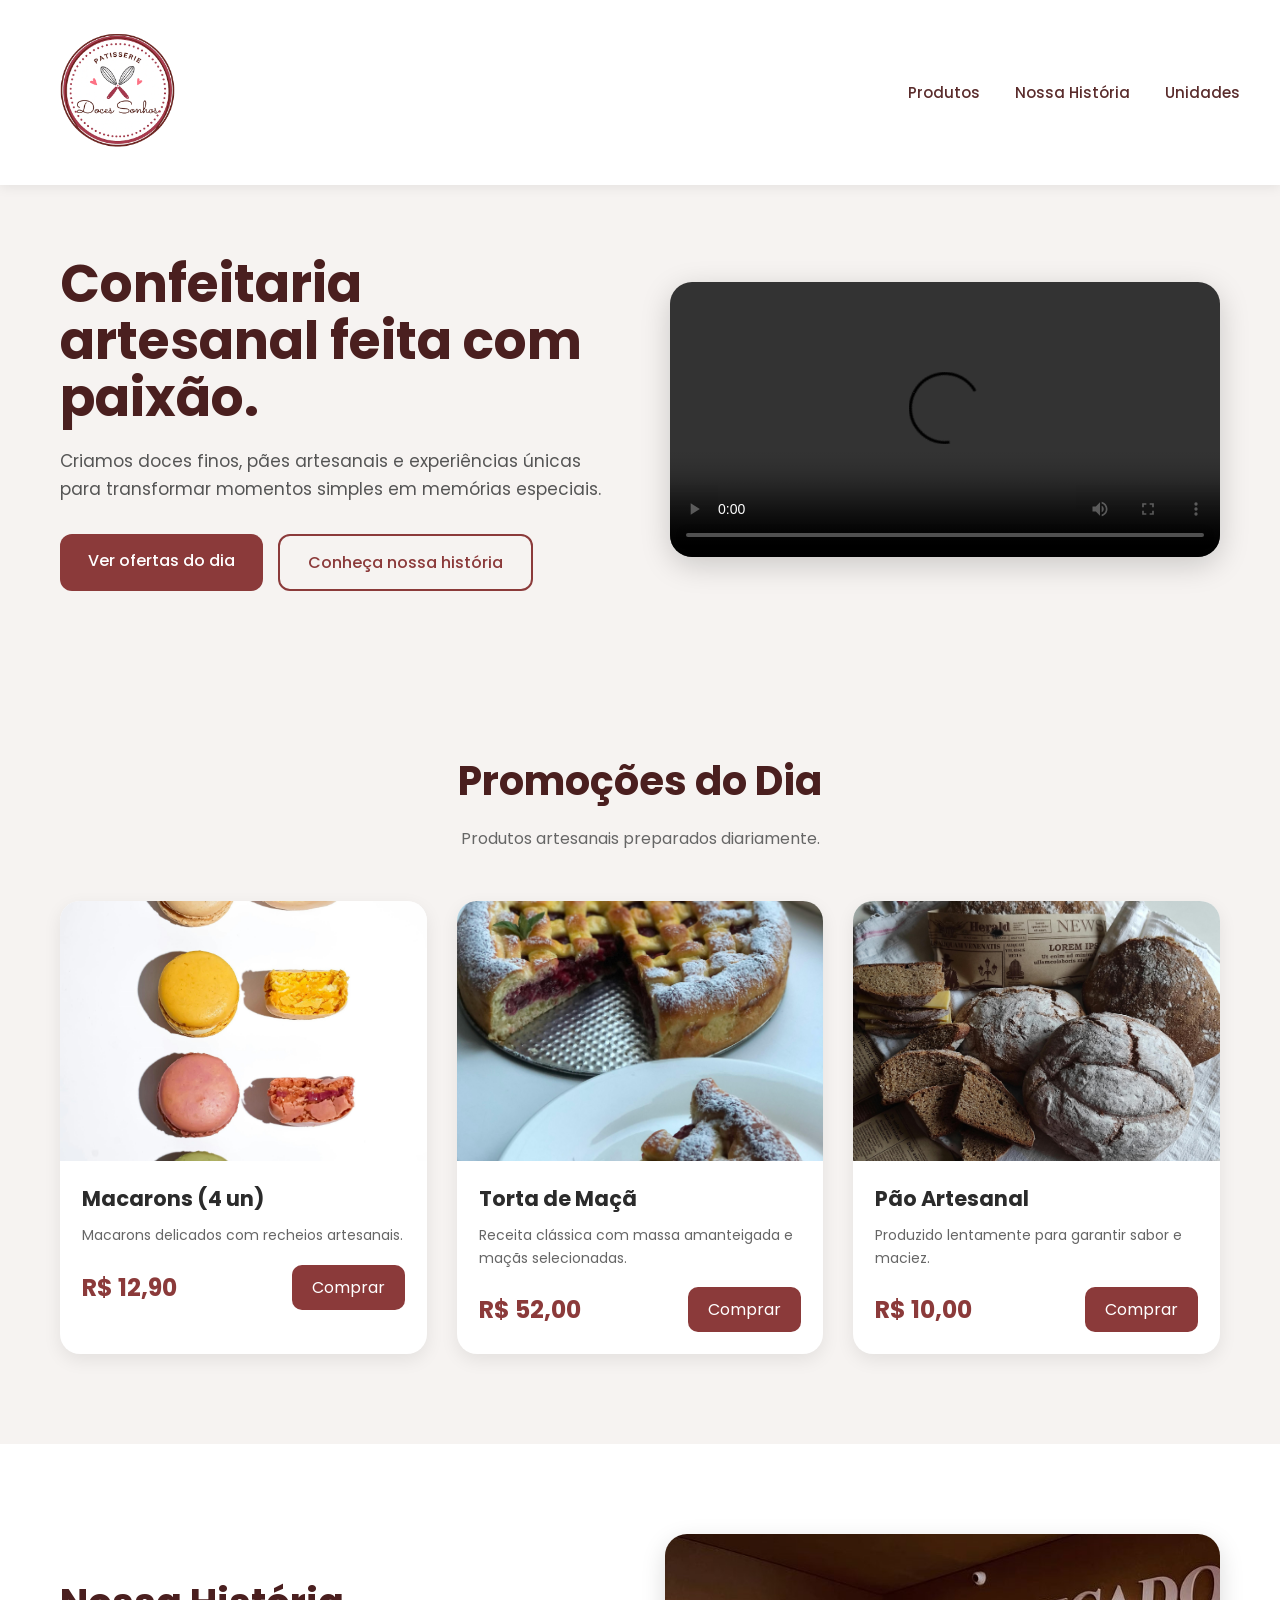
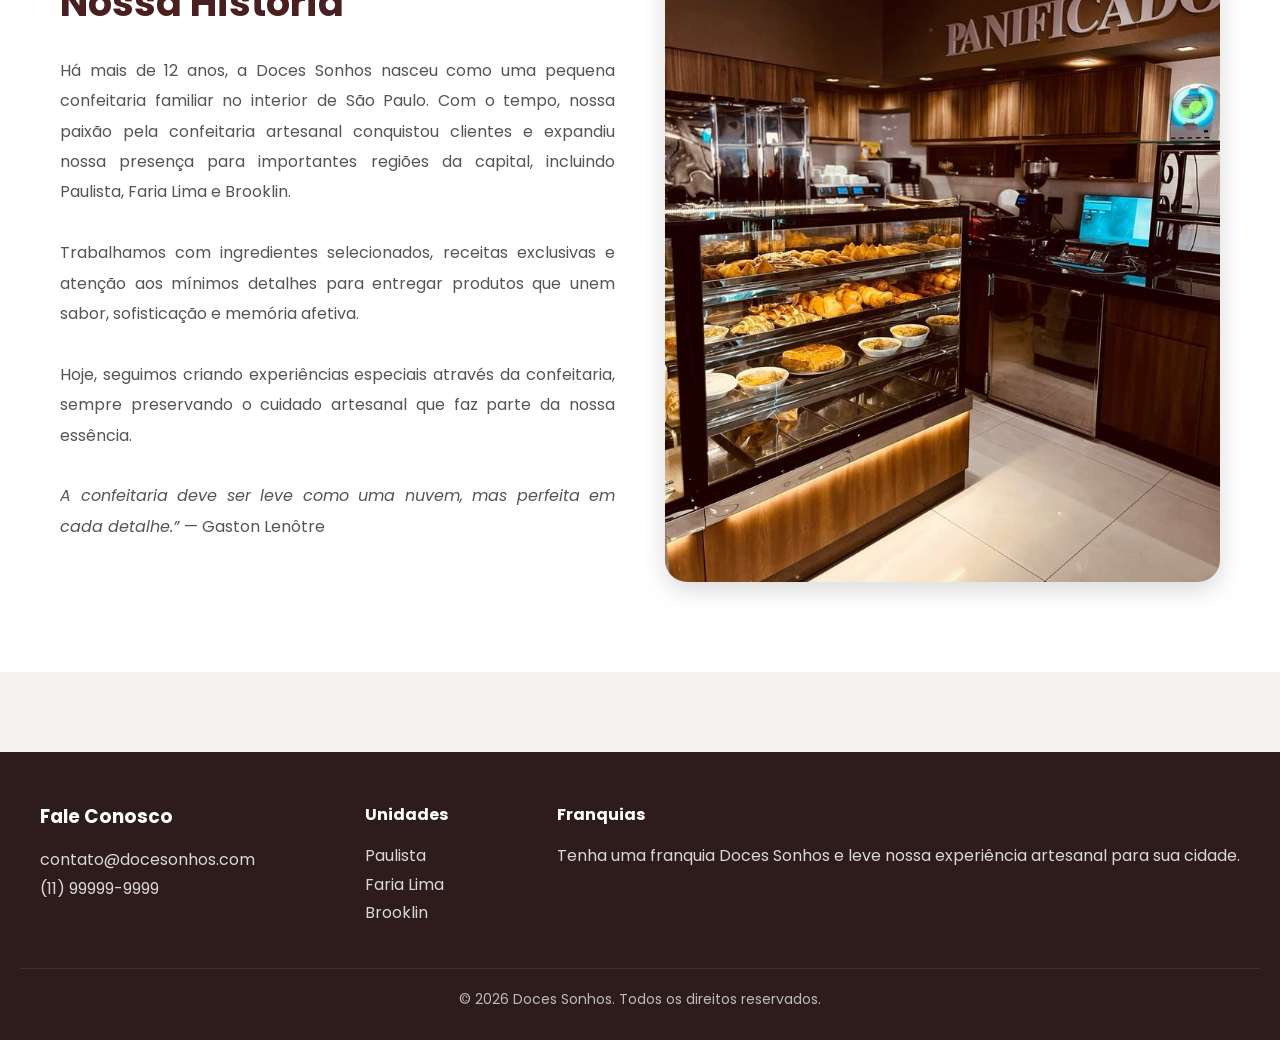
==== index.html @ 8e51b606 "Primeiro commit" ====
<!doctype html>
<html lang="pt-br">

<head>
    <meta charset="UTF-8">

    <meta name="viewport"
          content="width=device-width, initial-scale=1.0">

    <meta name="author"
          content="Rayssa de Oliveira">

    <meta name="description"
          content="Confeitaria artesanal Doces Sonhos">

    <title>Doces Sonhos</title>

    <!-- GOOGLE FONTS -->
    <link rel="preconnect"
          href="https://fonts.googleapis.com">

    <link rel="preconnect"
          href="https://fonts.gstatic.com"
          crossorigin>

    <link href="https://fonts.googleapis.com/css2?family=Poppins:wght@300;400;500;600;700&display=swap"
          rel="stylesheet">

    <style>

        *{
            margin: 0;
            padding: 0;
            box-sizing: border-box;
        }

        html{
            scroll-behavior: smooth;
        }

        body{
            font-family: 'Poppins', sans-serif;
            background-color: #f6f3f1;
            color: #2b2b2b;
        }

        img{
            max-width: 100%;
            display: block;
        }

        a{
            text-decoration: none;
        }

        .container{
            width: 100%;
            max-width: 1200px;
            margin: 0 auto;
            padding: 0 20px;
        }

        .header{
            background-color: white;
            position: sticky;
            top: 0;
            z-index: 1000;
            box-shadow: 0 2px 12px rgba(0,0,0,0.08);
        }

        .header-content{
            display: flex;
            align-items: center;
            justify-content: space-between;
            padding: 15px 0;
        }

        .logo img{
            width: 155px;
            transition: 0.3s ease;
        }

        .logo img:hover{
            transform: scale(1.03);
        }

        /* MENU */

        .menu{
            display: flex;
            align-items: center;
            gap: 35px;
        }

        .menu a{
            color: #5a2c2c;
            font-size: 15px;
            font-weight: 500;
            position: relative;
            transition: 0.3s ease;
        }

        .menu a::after{
            content: '';
            position: absolute;
            left: 0;
            bottom: -5px;
            width: 0;
            height: 2px;
            background-color: #8B3A3A;
            transition: 0.3s ease;
        }

        .menu a:hover::after{
            width: 100%;
        }

        .menu-mobile{
            display: none;
            flex-direction: column;
            gap: 5px;
            cursor: pointer;
        }

        .menu-mobile span{
            width: 28px;
            height: 3px;
            background-color: #5a2c2c;
            border-radius: 10px;
        }

        .hero{
            padding: 70px 0;
        }

        .hero-content{
            display: grid;
            grid-template-columns: 1fr 1fr;
            align-items: center;
            gap: 60px;
        }

        .hero-text h1{
            font-size: 52px;
            line-height: 1.1;
            color: #4a1f1f;
            margin-bottom: 20px;
        }

        .hero-text p{
            font-size: 17px;
            line-height: 1.7;
            color: #555;
            margin-bottom: 30px;
        }

        .hero-buttons{
            display: flex;
            gap: 15px;
            flex-wrap: wrap;
        }

        .btn{
            padding: 14px 28px;
            border-radius: 12px;
            font-weight: 500;
            transition: 0.3s ease;
        }

        .btn-primary{
            background-color: #8B3A3A;
            color: white;
        }

        .btn-primary:hover{
            background-color: #6f2d2d;
            transform: translateY(-2px);
        }

        .btn-secondary{
            border: 2px solid #8B3A3A;
            color: #8B3A3A;
        }

        .btn-secondary:hover{
            background-color: #8B3A3A;
            color: white;
        }

        .hero-video video{
            width: 100%;
            border-radius: 22px;
            box-shadow: 0 8px 30px rgba(0,0,0,0.18);
        }

        .frase{
            text-align: center;
            margin-top: 20px;
            font-size: 18px;
            color: #666;
            font-style: italic;
        }

        /* Produtos */

        .produtos{
            padding: 90px 0;
        }

        .section-title{
            text-align: center;
            margin-bottom: 15px;
            font-size: 40px;
            color: #4a1f1f;
        }

        .section-subtitle{
            text-align: center;
            color: #666;
            margin-bottom: 50px;
        }

        .container-produtos{
            display: grid;
            grid-template-columns: repeat(auto-fit, minmax(280px, 1fr));
            gap: 30px;
        }

        .produto{
            background-color: white;
            border-radius: 20px;
            overflow: hidden;
            box-shadow: 0 6px 18px rgba(0,0,0,0.08);
            transition: 0.3s ease;
        }

        .produto:hover{
            transform: translateY(-8px);
        }

        .produto img{
            width: 100%;
            height: 260px;
            object-fit: cover;
        }

        .produto-info{
            padding: 22px;
        }

        .produto-nome{
            font-size: 21px;
            margin-bottom: 10px;
        }

        .produto-descricao{
            color: #666;
            font-size: 14px;
            line-height: 1.6;
            margin-bottom: 18px;
        }

        .produto-footer{
            display: flex;
            justify-content: space-between;
            align-items: center;
        }

        .produto-preco{
            font-size: 24px;
            font-weight: 700;
            color: #8B3A3A;
        }

        .btn-comprar{
            padding: 10px 20px;
            background-color: #8B3A3A;
            color: white;
            border-radius: 10px;
            transition: 0.3s ease;
        }

        .btn-comprar:hover{
            background-color: #6f2d2d;
        }

        /* HISTÓRIA */

        .historia{
            padding: 90px 0;
            background-color: white;
        }

        .historia-content{
            display: grid;
            grid-template-columns: 1fr 1fr;
            gap: 50px;
            align-items: center;
        }

        .historia-texto h2{
            font-size: 38px;
            color: #4a1f1f;
            margin-bottom: 25px;
        }

        .historia-texto p{
            line-height: 1.9;
            text-align: justify;
            color: #555;
        }

        .historia-imagem img{
            width: 100%;
            height: 100%;
            object-fit: cover;
            border-radius: 22px;
            box-shadow: 0 8px 25px rgba(0,0,0,0.15);
        }

        /* FOOTER */

        footer{
            background-color: #2e1b1b;
            color: white;
            padding: 50px 20px 30px;
            margin-top: 80px;
        }

        .footer-content{
            max-width: 1200px;
            margin: 0 auto;
            display: flex;
            justify-content: space-between;
            flex-wrap: wrap;
            gap: 30px;
        }

        .footer-box h3,
        .footer-box h4{
            margin-bottom: 15px;
        }

        .footer-box p,
        .footer-box a{
            color: #d8d8d8;
            line-height: 1.8;
        }

        .footer-bottom{
            text-align: center;
            margin-top: 40px;
            padding-top: 20px;
            border-top: 1px solid rgba(255,255,255,0.1);
            color: #bcbcbc;
            font-size: 14px;
        }


        /* Responsividade */

        @media(max-width: 900px){

            .hero-content,
            .historia-content{
                grid-template-columns: 1fr;
            }

            .hero-text{
                text-align: center;
            }

            .hero-buttons{
                justify-content: center;
            }

            .hero-text h1{
                font-size: 40px;
            }

            .historia-texto h2{
                text-align: center;
            }
        }

        @media(max-width: 768px){

            .menu{
                position: absolute;
                top: 85px;
                right: 20px;
                background-color: white;
                flex-direction: column;
                width: 220px;
                padding: 25px;
                border-radius: 15px;
                box-shadow: 0 5px 20px rgba(0,0,0,0.1);
                display: none;
            }

            .menu.active{
                display: flex;
            }

            .menu-mobile{
                display: flex;
            }

            .section-title{
                font-size: 32px;
            }

            .hero-text h1{
                font-size: 34px;
            }
        }

    </style>
</head>

<body>

<!-- HEADER -->

<header class="header">

    <div class="container header-content">

        <a href="#"
           class="logo">

            <img src="img/logo.png"
                 alt="Logo Doces Sonhos">

        </a>

        <nav class="menu"
             id="menu">

            <a href="principal.html">Produtos</a>
            <a href="#historia">Nossa História</a>
            <a href="unidades.html">Unidades</a>

        </nav>

        <div class="menu-mobile"
             id="menu-mobile">

            <span></span>
            <span></span>
            <span></span>

        </div>

    </div>

</header>

<!-- HERO -->

<main class="hero">

    <div class="container hero-content">

        <div class="hero-text">

            <h1>Confeitaria artesanal feita com paixão.</h1>

            <p>
                Criamos doces finos, pães artesanais e experiências únicas
                para transformar momentos simples em memórias especiais.
            </p>

            <div class="hero-buttons">

                <a href="#produtos"
                   class="btn btn-primary">

                    Ver ofertas do dia

                </a>

                <a href="#historia"
                   class="btn btn-secondary">

                    Conheça nossa história

                </a>

            </div>

        </div>

        <div class="hero-video">

            <video controls
                   disablepictureinpicture
                   controlsList="nodownload">

                <source src="video/video1.mp4"
                        type="video/mp4">

            </video>

        </div>

    </div>


</main>

<!-- PRODUTOS -->

<section class="produtos"
         id="produtos">

    <div class="container">

        <h2 class="section-title">Promoções do Dia</h2>

        <p class="section-subtitle">
            Produtos artesanais preparados diariamente.
        </p>

        <div class="container-produtos">

            <article class="produto">

                <img src="img/macarons2.jpg"
                     alt="Macarons">

                <div class="produto-info">

                    <h3 class="produto-nome">
                        Macarons (4 un)
                    </h3>

                    <p class="produto-descricao">
                        Macarons delicados com recheios artesanais.
                    </p>

                    <div class="produto-footer">

                            <span class="produto-preco">
                                R$ 12,90
                            </span>

                        <a href="https://web.whatsapp.com/"
                           class="btn-comprar">

                            Comprar

                        </a>

                    </div>

                </div>

            </article>

            <article class="produto">

                <img src="img/torta.jpg"
                     alt="Torta de maçã">

                <div class="produto-info">

                    <h3 class="produto-nome">
                        Torta de Maçã
                    </h3>

                    <p class="produto-descricao">
                        Receita clássica com massa amanteigada e maçãs selecionadas.
                    </p>

                    <div class="produto-footer">

                            <span class="produto-preco">
                                R$ 52,00
                            </span>

                        <a href="https://web.whatsapp.com/"
                           class="btn-comprar">

                            Comprar

                        </a>

                    </div>

                </div>

            </article>

            <article class="produto">

                <img src="img/paes.jpg"
                     alt="Pão artesanal">

                <div class="produto-info">

                    <h3 class="produto-nome">
                        Pão Artesanal
                    </h3>

                    <p class="produto-descricao">
                        Produzido lentamente para garantir sabor e maciez.
                    </p>

                    <div class="produto-footer">

                            <span class="produto-preco">
                                R$ 10,00
                            </span>

                        <a href="https://web.whatsapp.com/"
                           class="btn-comprar">

                            Comprar

                        </a>

                    </div>

                </div>

            </article>

        </div>

    </div>

</section>

<!-- HISTÓRIA -->

<section class="historia"
         id="historia">

    <div class="container historia-content">

        <div class="historia-texto">

            <h2>Nossa História</h2>

            <p>
                Há mais de 12 anos, a Doces Sonhos nasceu como uma pequena
                confeitaria familiar no interior de São Paulo. Com o tempo,
                nossa paixão pela confeitaria artesanal conquistou clientes
                e expandiu nossa presença para importantes regiões da capital,
                incluindo Paulista, Faria Lima e Brooklin.
                <br><br>

                Trabalhamos com ingredientes selecionados, receitas exclusivas
                e atenção aos mínimos detalhes para entregar produtos que unem
                sabor, sofisticação e memória afetiva.
                <br><br>

                Hoje, seguimos criando experiências especiais através da
                confeitaria, sempre preservando o cuidado artesanal que faz
                parte da nossa essência. <br><br>

                <i>A confeitaria deve ser leve como uma nuvem, mas perfeita em cada detalhe.”
                </i>   — Gaston Lenôtre
            </p>

        </div>

        <div class="historia-imagem">

            <img src="img/padaria.jpg"
                 alt="Equipe da Doces Sonhos">

        </div>

    </div>

</section>

<!-- FOOTER -->

<footer id="contato">

    <div class="footer-content">

        <div class="footer-box">

            <h3>Fale Conosco</h3>

            <p>contato@docesonhos.com</p>
            <p>(11) 99999-9999</p>

        </div>

        <div class="footer-box">

            <h4>Unidades</h4>

            <p>Paulista</p>
            <p>Faria Lima</p>
            <p>Brooklin</p>

        </div>

        <div class="footer-box">

            <h4>Franquias</h4>

            <p>
                Tenha uma franquia Doces Sonhos e leve nossa experiência
                artesanal para sua cidade.
            </p>

        </div>

    </div>

    <div class="footer-bottom">

        © 2026 Doces Sonhos. Todos os direitos reservados.

    </div>

</footer>

<!-- JAVASCRIPT -->

<script>

    // MENU MOBILE

    const menuMobile = document.getElementById('menu-mobile');
    const menu = document.getElementById('menu');

    menuMobile.addEventListener('click', () => {
        menu.classList.toggle('active');
    });

</script>

</body>
</html>
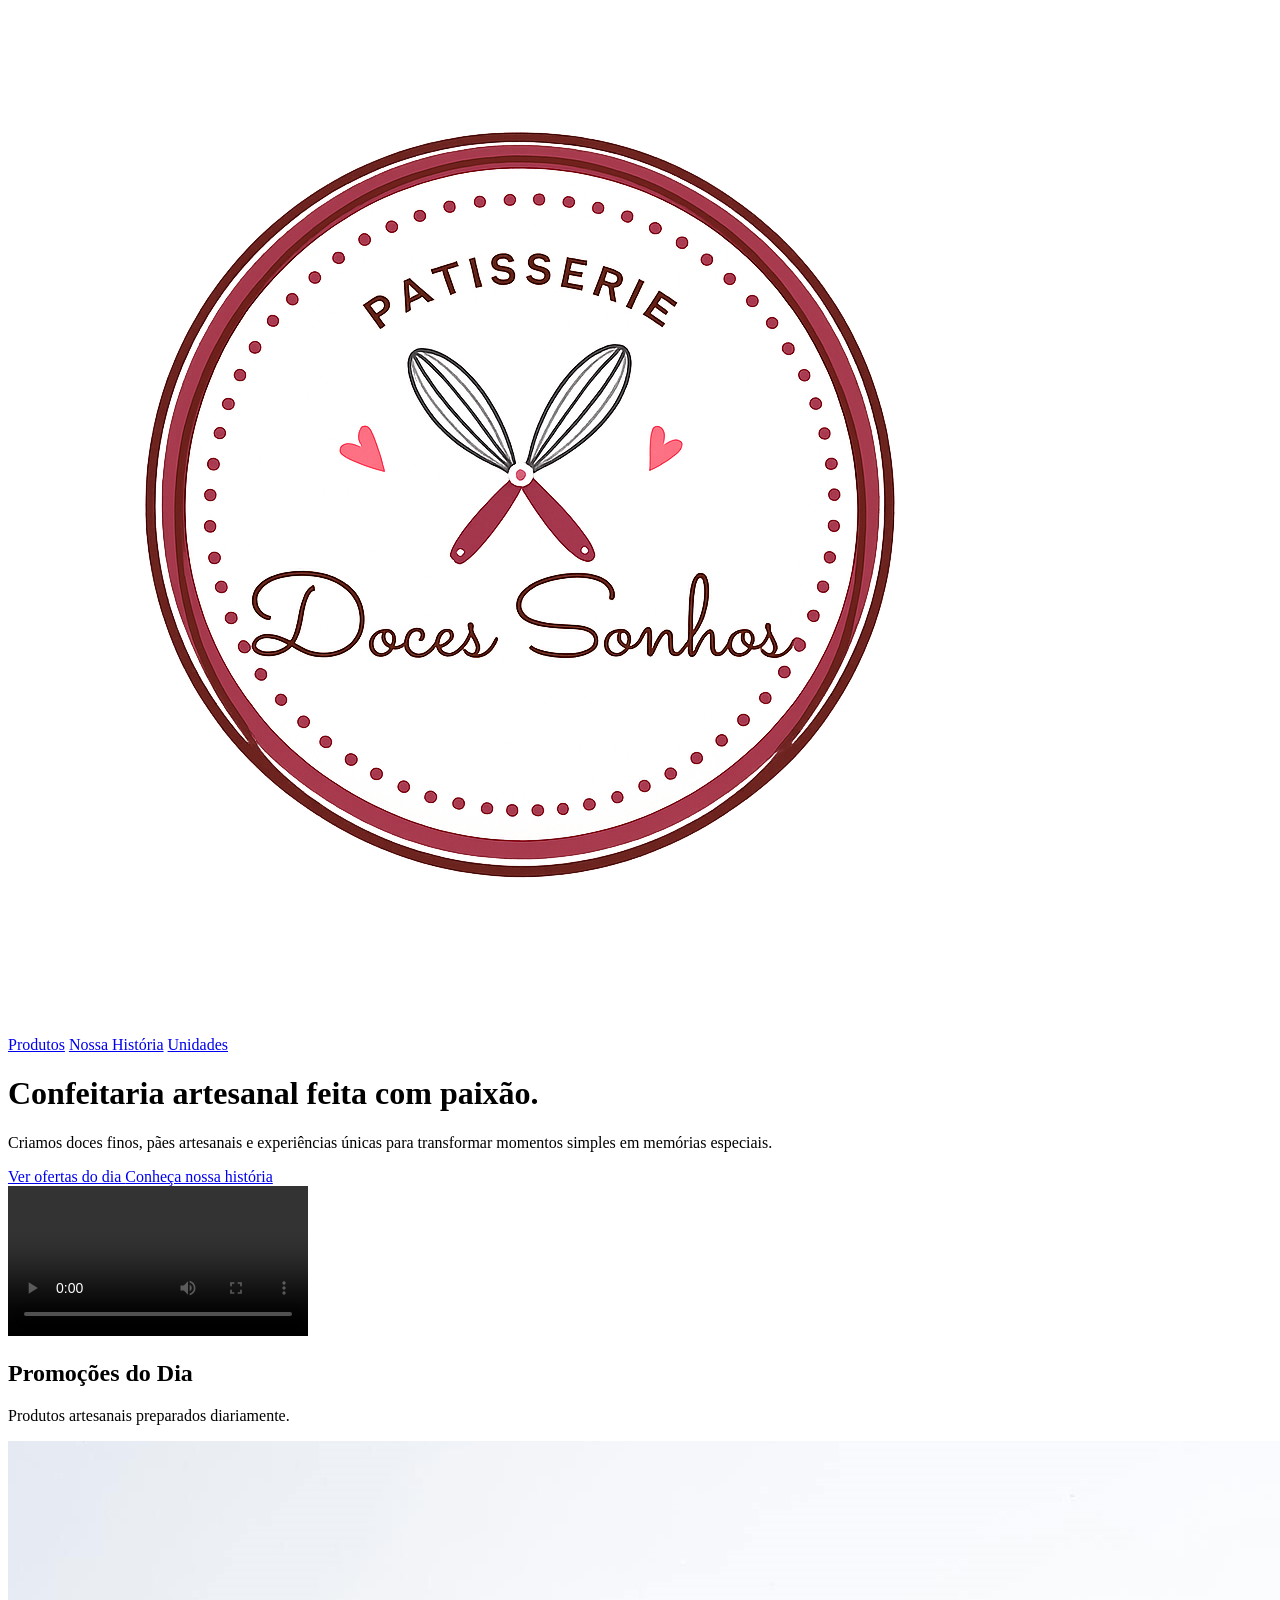
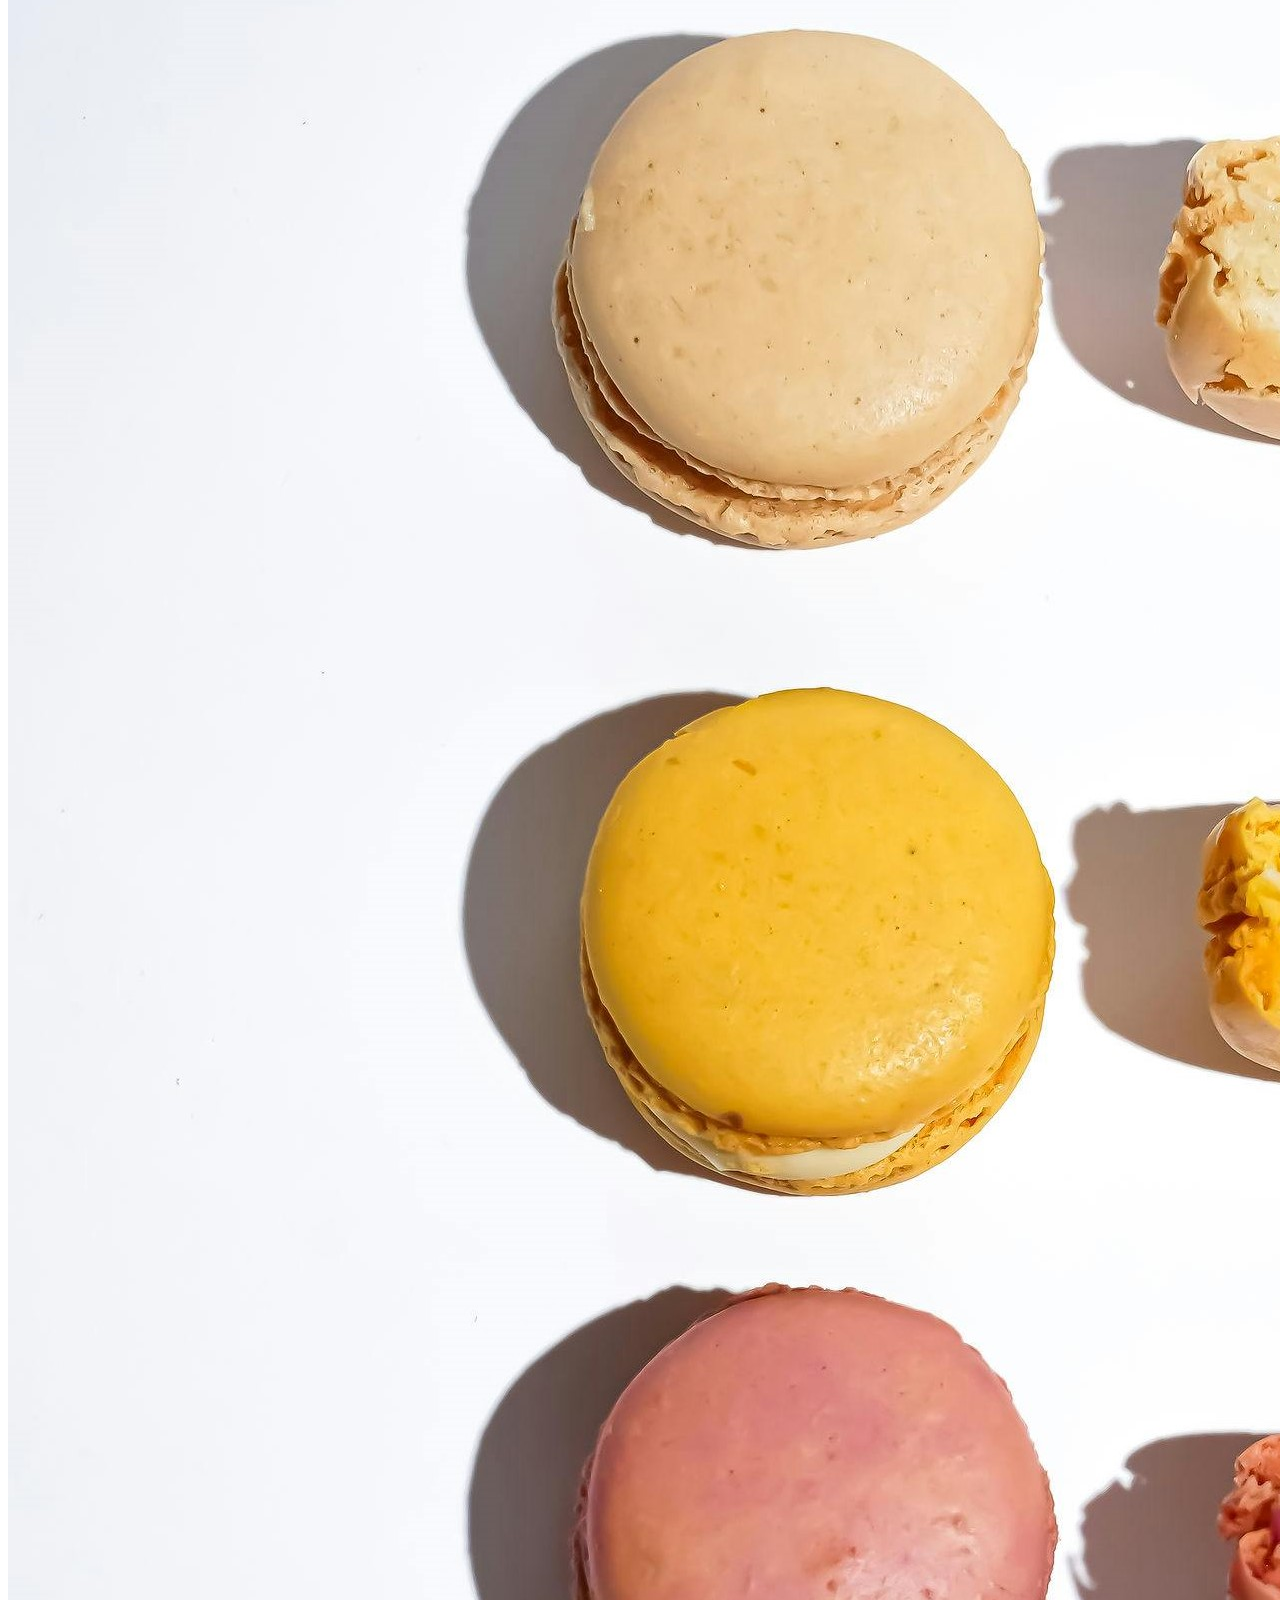
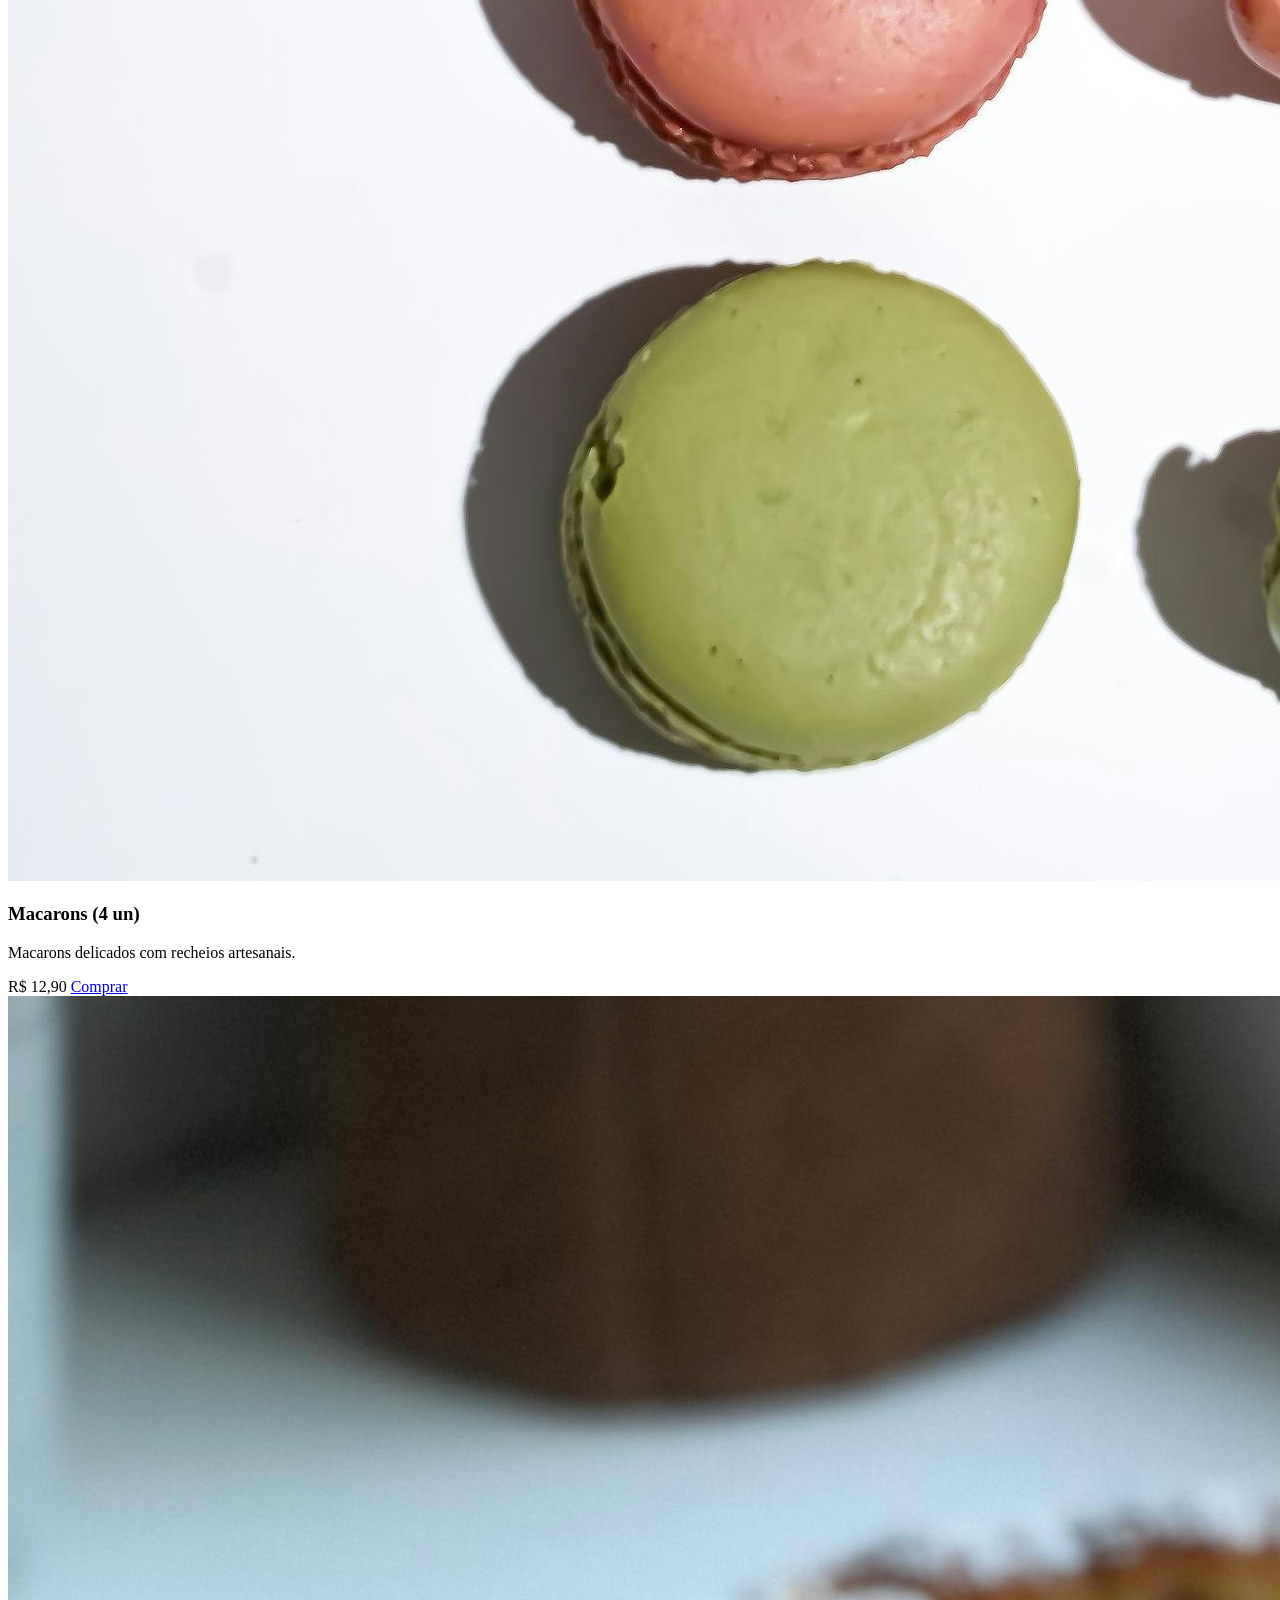
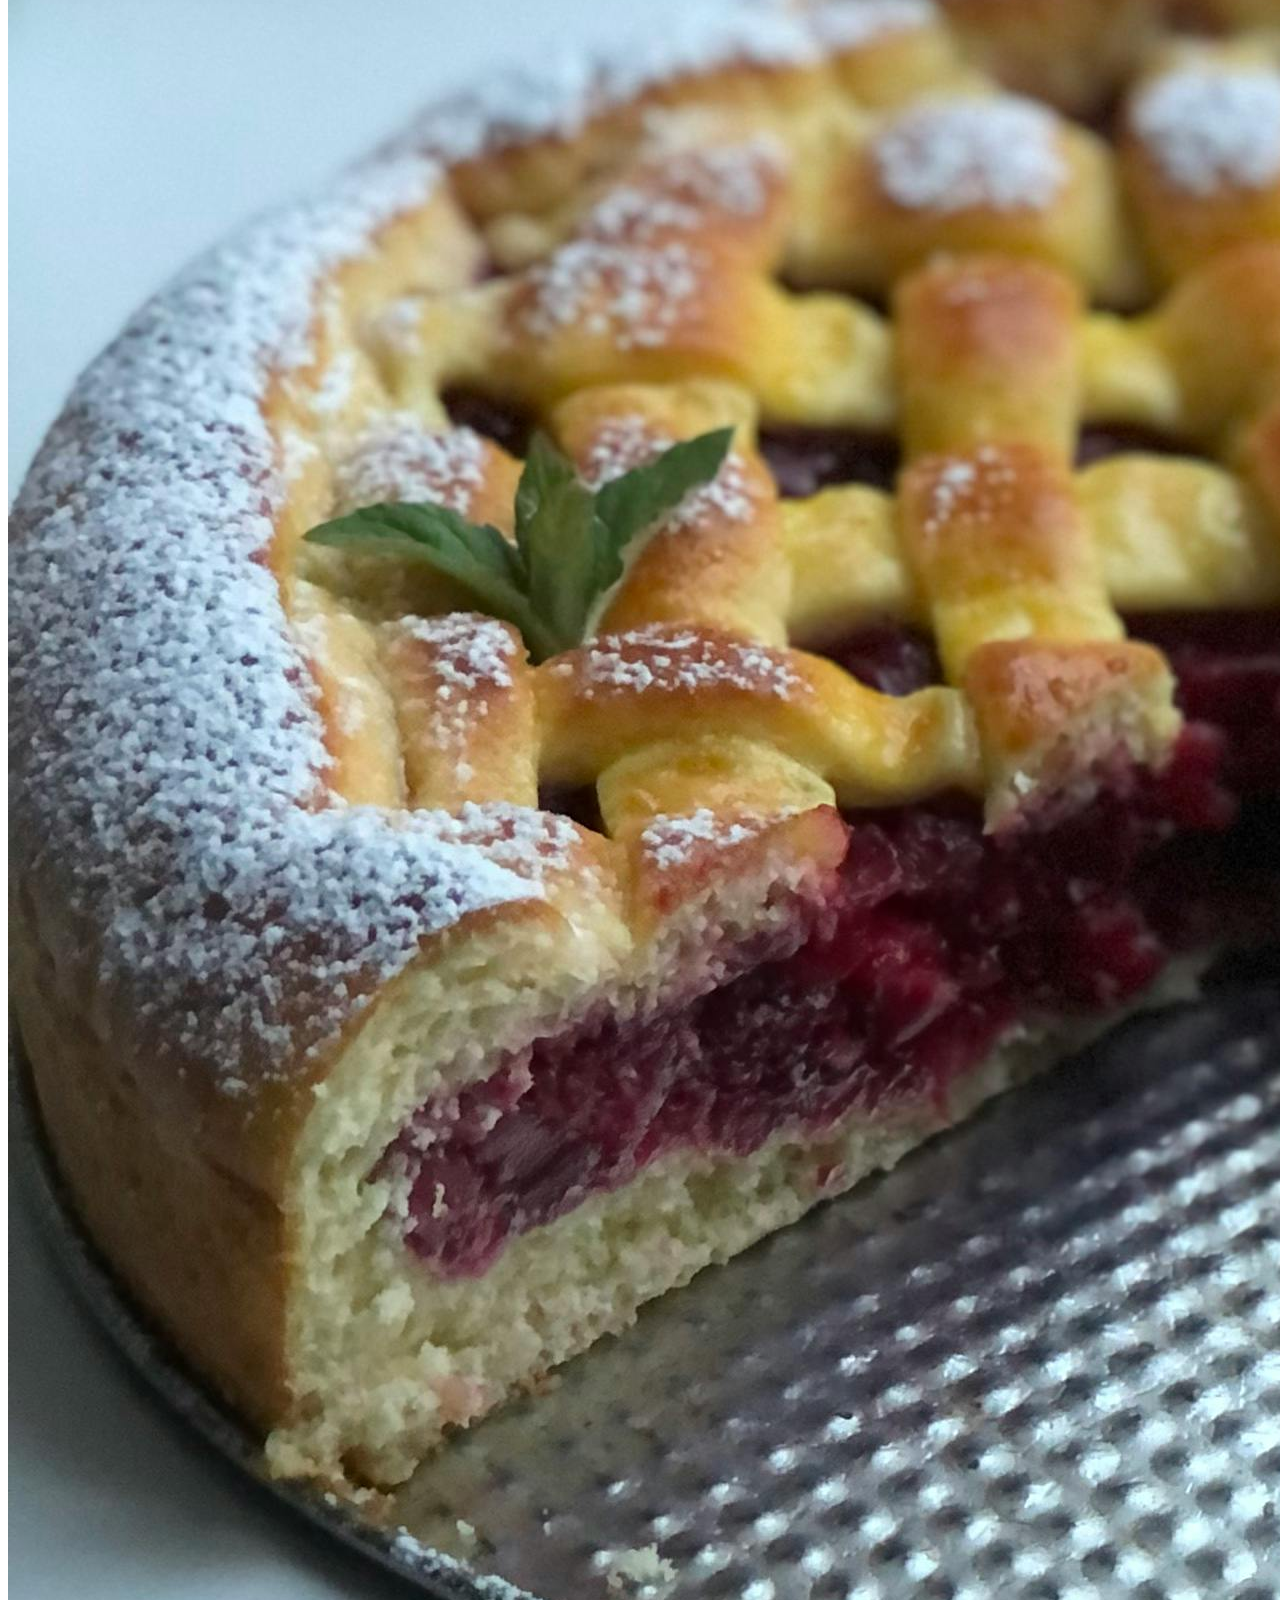
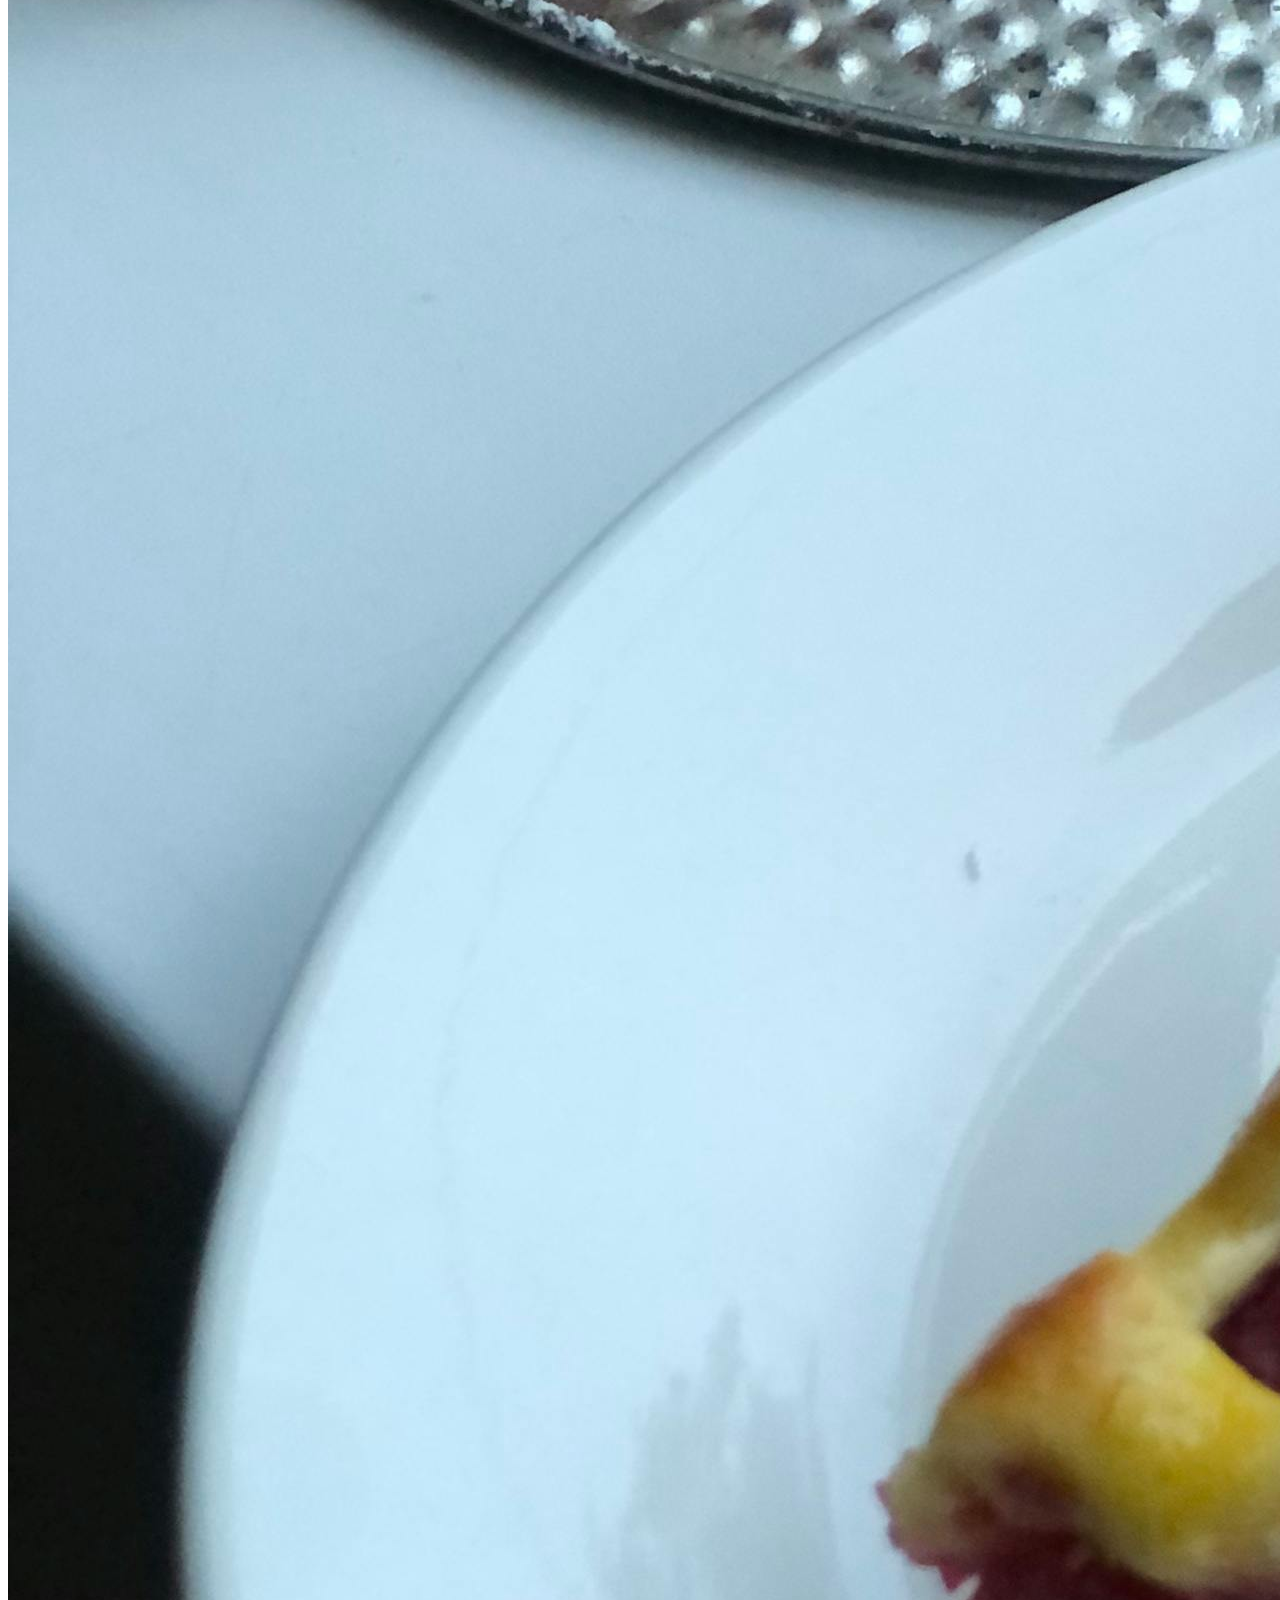
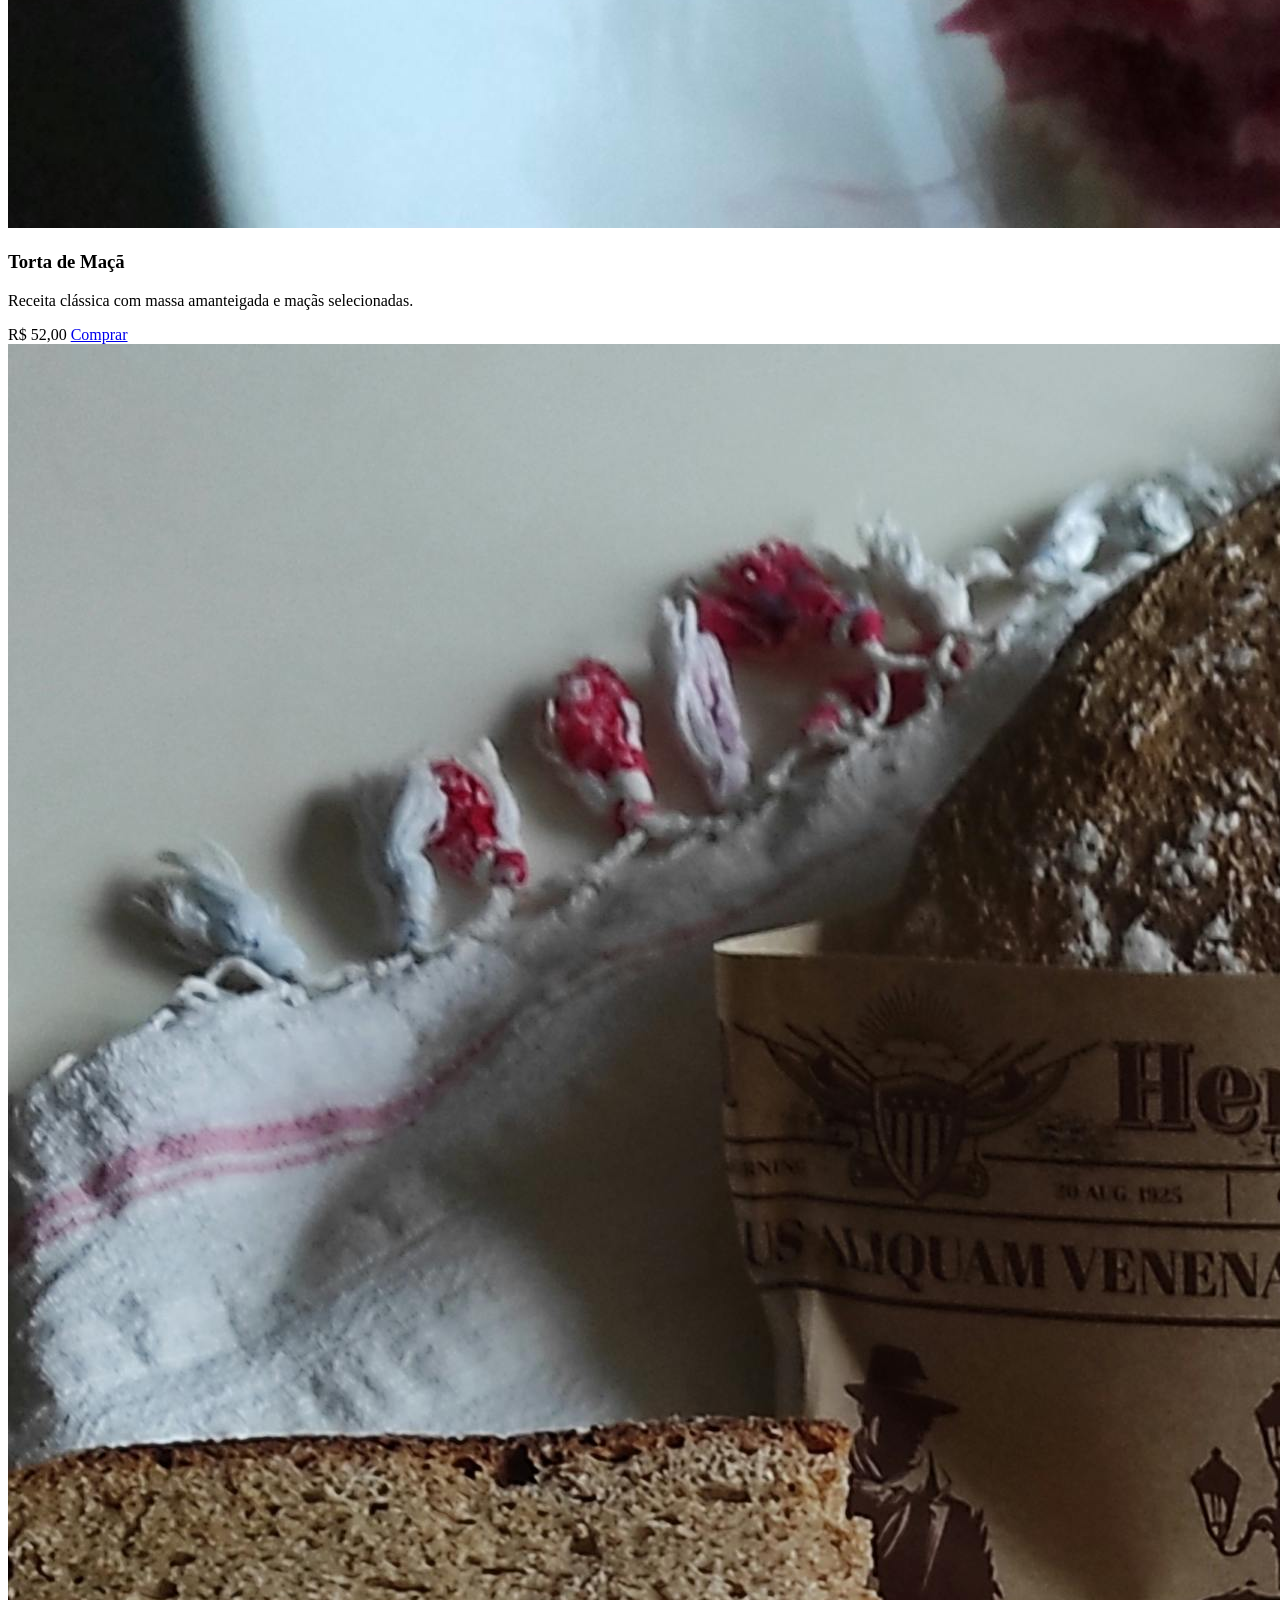
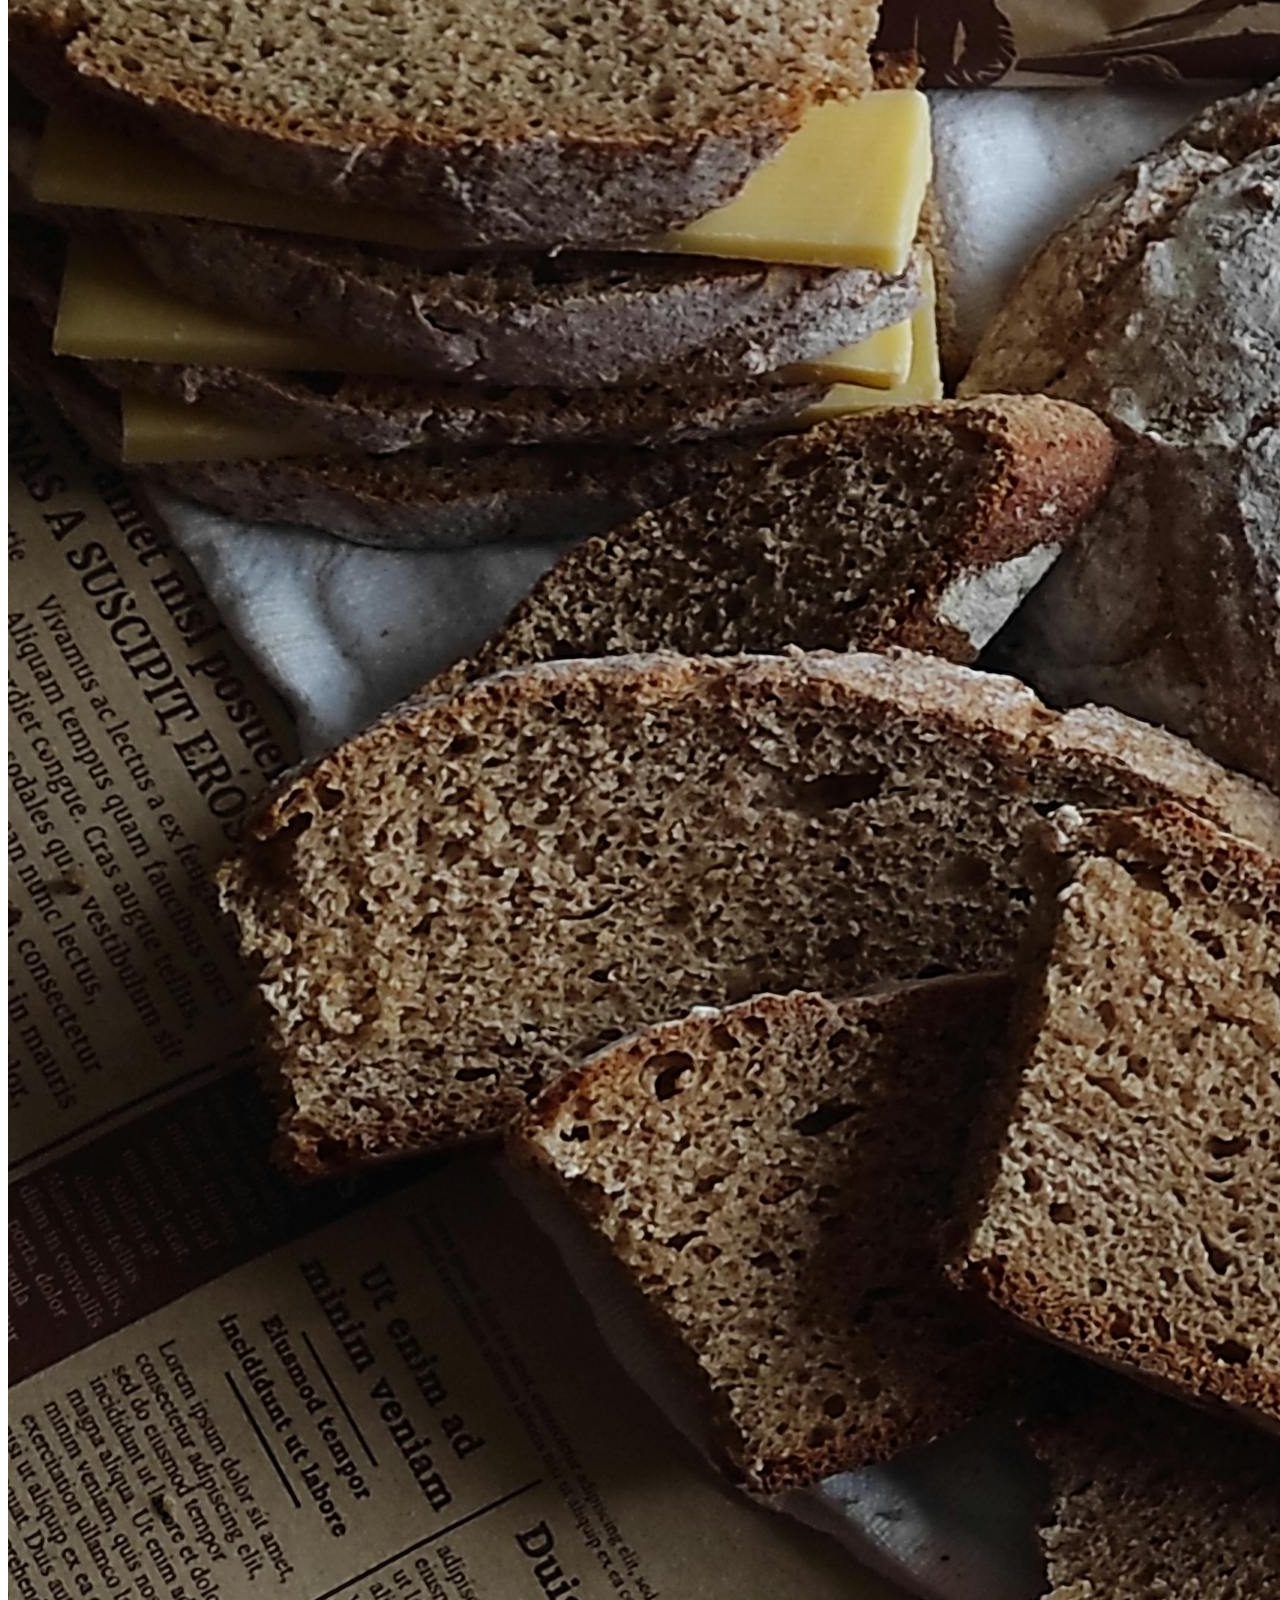
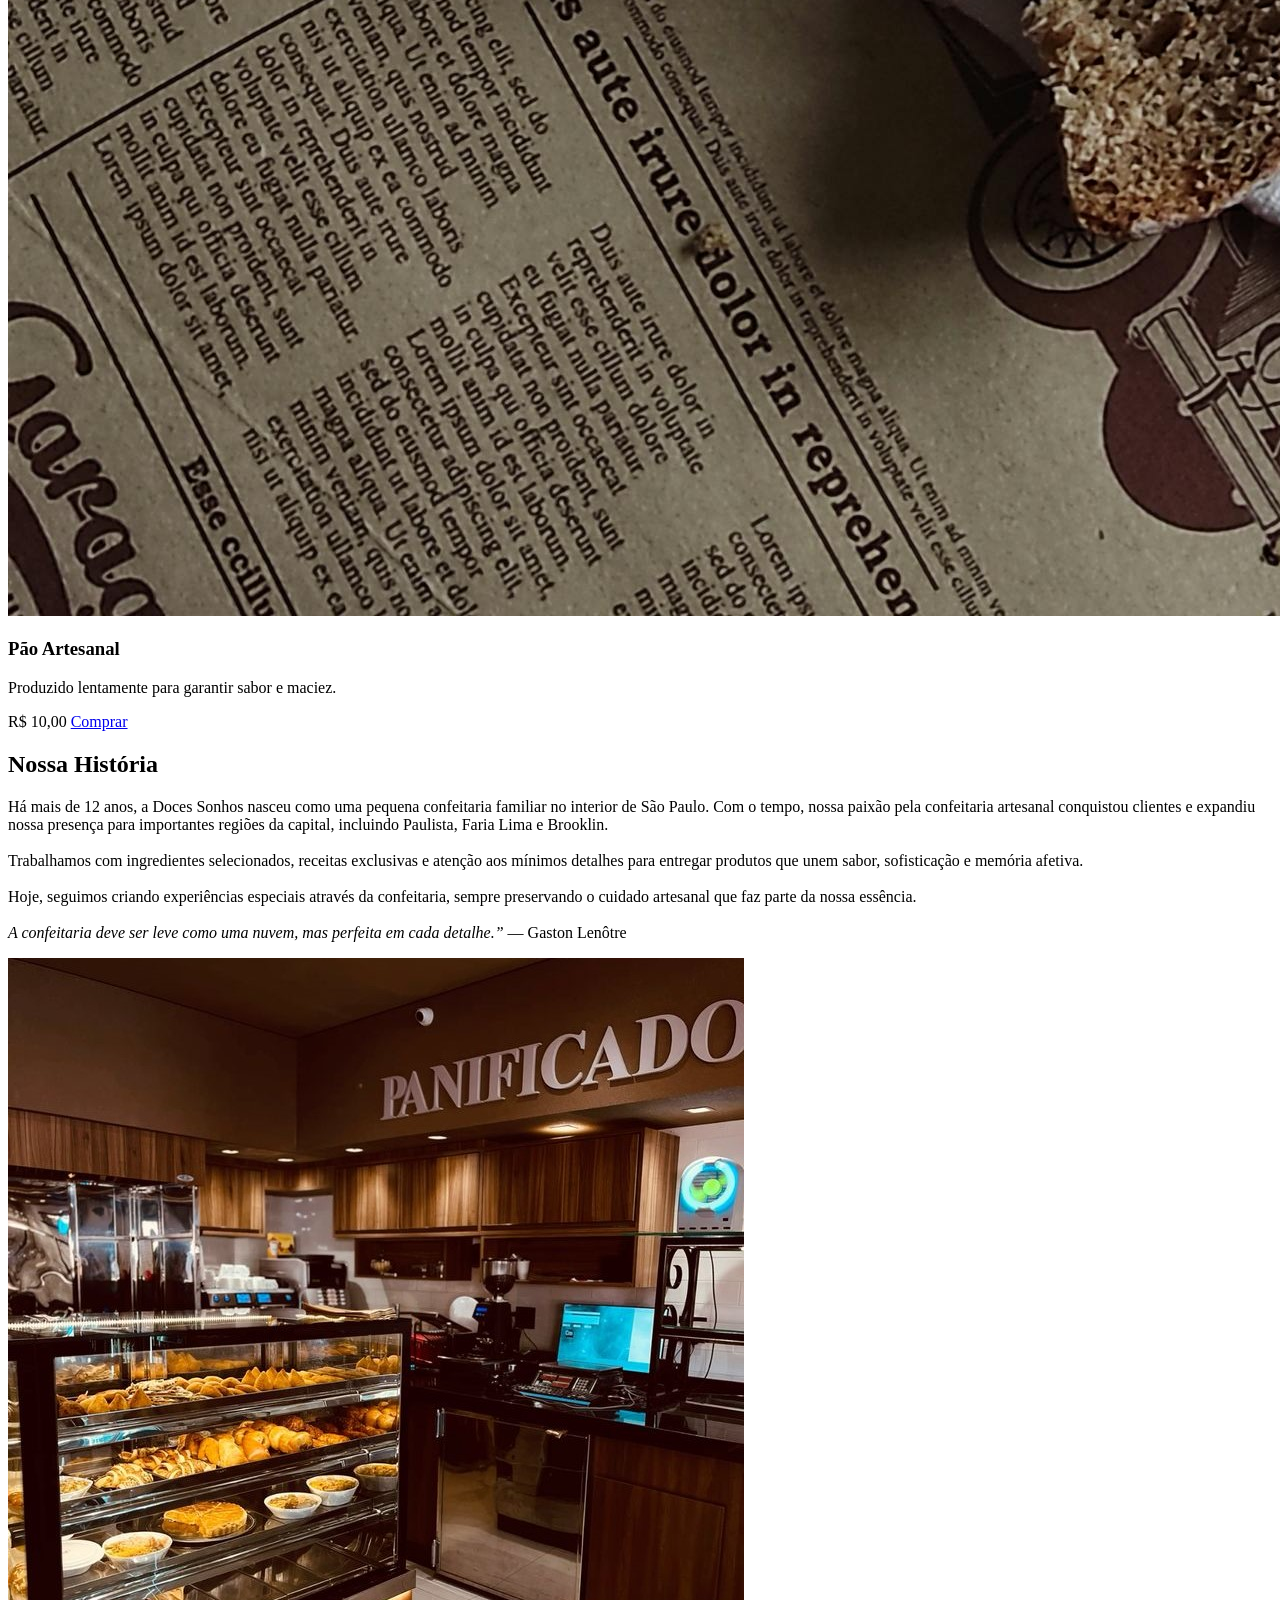
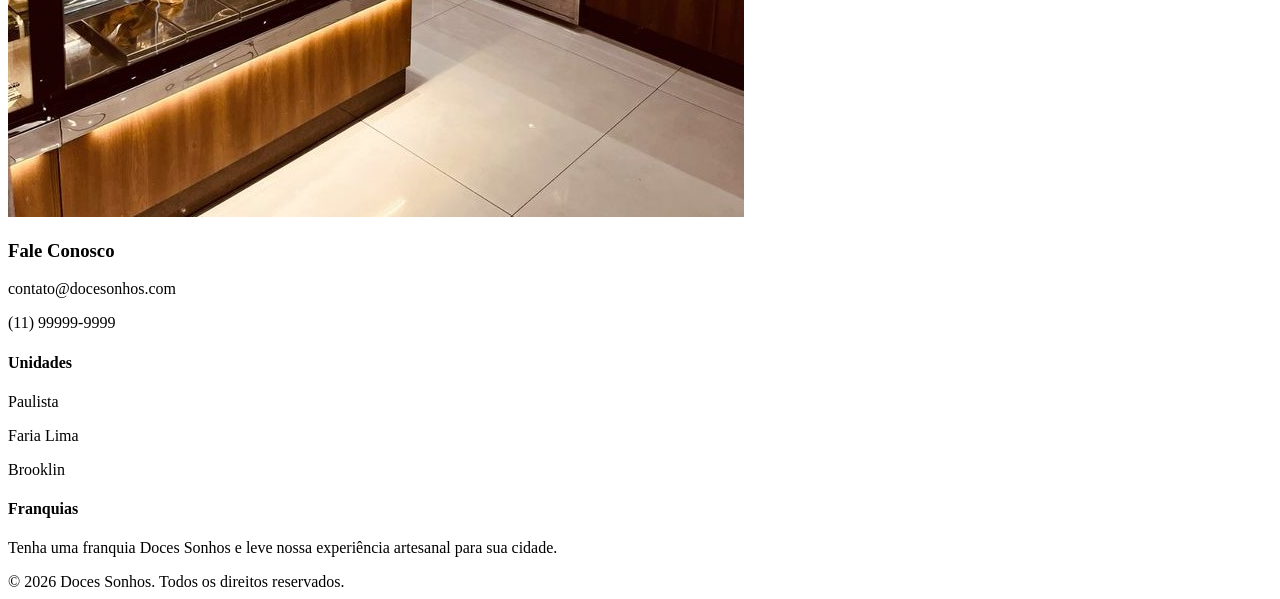
==== commit 88abe0a5: "Adiciona imagens ao README" ====
--- a/index.html
+++ b/index.html
@@ -26,396 +26,9 @@
     <link href="https://fonts.googleapis.com/css2?family=Poppins:wght@300;400;500;600;700&display=swap"
           rel="stylesheet">
 
-    <style>
-
-        *{
-            margin: 0;
-            padding: 0;
-            box-sizing: border-box;
-        }
-
-        html{
-            scroll-behavior: smooth;
-        }
-
-        body{
-            font-family: 'Poppins', sans-serif;
-            background-color: #f6f3f1;
-            color: #2b2b2b;
-        }
-
-        img{
-            max-width: 100%;
-            display: block;
-        }
-
-        a{
-            text-decoration: none;
-        }
-
-        .container{
-            width: 100%;
-            max-width: 1200px;
-            margin: 0 auto;
-            padding: 0 20px;
-        }
-
-        .header{
-            background-color: white;
-            position: sticky;
-            top: 0;
-            z-index: 1000;
-            box-shadow: 0 2px 12px rgba(0,0,0,0.08);
-        }
-
-        .header-content{
-            display: flex;
-            align-items: center;
-            justify-content: space-between;
-            padding: 15px 0;
-        }
-
-        .logo img{
-            width: 155px;
-            transition: 0.3s ease;
-        }
-
-        .logo img:hover{
-            transform: scale(1.03);
-        }
-
-        /* MENU */
-
-        .menu{
-            display: flex;
-            align-items: center;
-            gap: 35px;
-        }
-
-        .menu a{
-            color: #5a2c2c;
-            font-size: 15px;
-            font-weight: 500;
-            position: relative;
-            transition: 0.3s ease;
-        }
-
-        .menu a::after{
-            content: '';
-            position: absolute;
-            left: 0;
-            bottom: -5px;
-            width: 0;
-            height: 2px;
-            background-color: #8B3A3A;
-            transition: 0.3s ease;
-        }
-
-        .menu a:hover::after{
-            width: 100%;
-        }
-
-        .menu-mobile{
-            display: none;
-            flex-direction: column;
-            gap: 5px;
-            cursor: pointer;
-        }
-
-        .menu-mobile span{
-            width: 28px;
-            height: 3px;
-            background-color: #5a2c2c;
-            border-radius: 10px;
-        }
-
-        .hero{
-            padding: 70px 0;
-        }
-
-        .hero-content{
-            display: grid;
-            grid-template-columns: 1fr 1fr;
-            align-items: center;
-            gap: 60px;
-        }
-
-        .hero-text h1{
-            font-size: 52px;
-            line-height: 1.1;
-            color: #4a1f1f;
-            margin-bottom: 20px;
-        }
-
-        .hero-text p{
-            font-size: 17px;
-            line-height: 1.7;
-            color: #555;
-            margin-bottom: 30px;
-        }
-
-        .hero-buttons{
-            display: flex;
-            gap: 15px;
-            flex-wrap: wrap;
-        }
-
-        .btn{
-            padding: 14px 28px;
-            border-radius: 12px;
-            font-weight: 500;
-            transition: 0.3s ease;
-        }
-
-        .btn-primary{
-            background-color: #8B3A3A;
-            color: white;
-        }
-
-        .btn-primary:hover{
-            background-color: #6f2d2d;
-            transform: translateY(-2px);
-        }
-
-        .btn-secondary{
-            border: 2px solid #8B3A3A;
-            color: #8B3A3A;
-        }
-
-        .btn-secondary:hover{
-            background-color: #8B3A3A;
-            color: white;
-        }
-
-        .hero-video video{
-            width: 100%;
-            border-radius: 22px;
-            box-shadow: 0 8px 30px rgba(0,0,0,0.18);
-        }
-
-        .frase{
-            text-align: center;
-            margin-top: 20px;
-            font-size: 18px;
-            color: #666;
-            font-style: italic;
-        }
-
-        /* Produtos */
-
-        .produtos{
-            padding: 90px 0;
-        }
-
-        .section-title{
-            text-align: center;
-            margin-bottom: 15px;
-            font-size: 40px;
-            color: #4a1f1f;
-        }
-
-        .section-subtitle{
-            text-align: center;
-            color: #666;
-            margin-bottom: 50px;
-        }
-
-        .container-produtos{
-            display: grid;
-            grid-template-columns: repeat(auto-fit, minmax(280px, 1fr));
-            gap: 30px;
-        }
-
-        .produto{
-            background-color: white;
-            border-radius: 20px;
-            overflow: hidden;
-            box-shadow: 0 6px 18px rgba(0,0,0,0.08);
-            transition: 0.3s ease;
-        }
-
-        .produto:hover{
-            transform: translateY(-8px);
-        }
-
-        .produto img{
-            width: 100%;
-            height: 260px;
-            object-fit: cover;
-        }
-
-        .produto-info{
-            padding: 22px;
-        }
-
-        .produto-nome{
-            font-size: 21px;
-            margin-bottom: 10px;
-        }
-
-        .produto-descricao{
-            color: #666;
-            font-size: 14px;
-            line-height: 1.6;
-            margin-bottom: 18px;
-        }
-
-        .produto-footer{
-            display: flex;
-            justify-content: space-between;
-            align-items: center;
-        }
-
-        .produto-preco{
-            font-size: 24px;
-            font-weight: 700;
-            color: #8B3A3A;
-        }
-
-        .btn-comprar{
-            padding: 10px 20px;
-            background-color: #8B3A3A;
-            color: white;
-            border-radius: 10px;
-            transition: 0.3s ease;
-        }
-
-        .btn-comprar:hover{
-            background-color: #6f2d2d;
-        }
-
-        /* HISTÓRIA */
-
-        .historia{
-            padding: 90px 0;
-            background-color: white;
-        }
-
-        .historia-content{
-            display: grid;
-            grid-template-columns: 1fr 1fr;
-            gap: 50px;
-            align-items: center;
-        }
-
-        .historia-texto h2{
-            font-size: 38px;
-            color: #4a1f1f;
-            margin-bottom: 25px;
-        }
-
-        .historia-texto p{
-            line-height: 1.9;
-            text-align: justify;
-            color: #555;
-        }
-
-        .historia-imagem img{
-            width: 100%;
-            height: 100%;
-            object-fit: cover;
-            border-radius: 22px;
-            box-shadow: 0 8px 25px rgba(0,0,0,0.15);
-        }
-
-        /* FOOTER */
-
-        footer{
-            background-color: #2e1b1b;
-            color: white;
-            padding: 50px 20px 30px;
-            margin-top: 80px;
-        }
-
-        .footer-content{
-            max-width: 1200px;
-            margin: 0 auto;
-            display: flex;
-            justify-content: space-between;
-            flex-wrap: wrap;
-            gap: 30px;
-        }
-
-        .footer-box h3,
-        .footer-box h4{
-            margin-bottom: 15px;
-        }
-
-        .footer-box p,
-        .footer-box a{
-            color: #d8d8d8;
-            line-height: 1.8;
-        }
-
-        .footer-bottom{
-            text-align: center;
-            margin-top: 40px;
-            padding-top: 20px;
-            border-top: 1px solid rgba(255,255,255,0.1);
-            color: #bcbcbc;
-            font-size: 14px;
-        }
-
-
-        /* Responsividade */
-
-        @media(max-width: 900px){
-
-            .hero-content,
-            .historia-content{
-                grid-template-columns: 1fr;
-            }
-
-            .hero-text{
-                text-align: center;
-            }
-
-            .hero-buttons{
-                justify-content: center;
-            }
-
-            .hero-text h1{
-                font-size: 40px;
-            }
-
-            .historia-texto h2{
-                text-align: center;
-            }
-        }
-
-        @media(max-width: 768px){
-
-            .menu{
-                position: absolute;
-                top: 85px;
-                right: 20px;
-                background-color: white;
-                flex-direction: column;
-                width: 220px;
-                padding: 25px;
-                border-radius: 15px;
-                box-shadow: 0 5px 20px rgba(0,0,0,0.1);
-                display: none;
-            }
-
-            .menu.active{
-                display: flex;
-            }
-
-            .menu-mobile{
-                display: flex;
-            }
-
-            .section-title{
-                font-size: 32px;
-            }
-
-            .hero-text h1{
-                font-size: 34px;
-            }
-        }
-
-    </style>
+    <!--CSS -->
+    <link rel="stylesheet" href="css/style.css">
+
 </head>
 
 <body>
--- a/css/style.css
+++ b/css/style.css
@@ -0,0 +1,393 @@
+
+.index{
+<style>
+
+        *{
+            margin: 0;
+            padding: 0;
+            box-sizing: border-box;
+        }
+
+        html{
+            scroll-behavior: smooth;
+        }
+
+        body{
+            font-family: 'Poppins', sans-serif;
+            background-color: #f6f3f1;
+            color: #2b2b2b;
+        }
+
+        img{
+            max-width: 100%;
+            display: block;
+        }
+
+        a{
+            text-decoration: none;
+        }
+
+        .container{
+            width: 100%;
+            max-width: 1200px;
+            margin: 0 auto;
+            padding: 0 20px;
+        }
+
+        .header{
+            background-color: white;
+            position: sticky;
+            top: 0;
+            z-index: 1000;
+            box-shadow: 0 2px 12px rgba(0,0,0,0.08);
+        }
+
+        .header-content{
+            display: flex;
+            align-items: center;
+            justify-content: space-between;
+            padding: 15px 0;
+        }
+
+        .logo img{
+            width: 155px;
+            transition: 0.3s ease;
+        }
+
+        .logo img:hover{
+            transform: scale(1.03);
+        }
+
+        /* MENU */
+
+        .menu{
+            display: flex;
+            align-items: center;
+            gap: 35px;
+        }
+
+        .menu a{
+            color: #5a2c2c;
+            font-size: 15px;
+            font-weight: 500;
+            position: relative;
+            transition: 0.3s ease;
+        }
+
+        .menu a::after{
+            content: '';
+            position: absolute;
+            left: 0;
+            bottom: -5px;
+            width: 0;
+            height: 2px;
+            background-color: #8B3A3A;
+            transition: 0.3s ease;
+        }
+
+        .menu a:hover::after{
+            width: 100%;
+        }
+
+        .menu-mobile{
+            display: none;
+            flex-direction: column;
+            gap: 5px;
+            cursor: pointer;
+        }
+
+        .menu-mobile span{
+            width: 28px;
+            height: 3px;
+            background-color: #5a2c2c;
+            border-radius: 10px;
+        }
+
+        .hero{
+            padding: 70px 0;
+        }
+
+        .hero-content{
+            display: grid;
+            grid-template-columns: 1fr 1fr;
+            align-items: center;
+            gap: 60px;
+        }
+
+        .hero-text h1{
+            font-size: 52px;
+            line-height: 1.1;
+            color: #4a1f1f;
+            margin-bottom: 20px;
+        }
+
+        .hero-text p{
+            font-size: 17px;
+            line-height: 1.7;
+            color: #555;
+            margin-bottom: 30px;
+        }
+
+        .hero-buttons{
+            display: flex;
+            gap: 15px;
+            flex-wrap: wrap;
+        }
+
+        .btn{
+            padding: 14px 28px;
+            border-radius: 12px;
+            font-weight: 500;
+            transition: 0.3s ease;
+        }
+
+        .btn-primary{
+            background-color: #8B3A3A;
+            color: white;
+        }
+
+        .btn-primary:hover{
+            background-color: #6f2d2d;
+            transform: translateY(-2px);
+        }
+
+        .btn-secondary{
+            border: 2px solid #8B3A3A;
+            color: #8B3A3A;
+        }
+
+        .btn-secondary:hover{
+            background-color: #8B3A3A;
+            color: white;
+        }
+
+        .hero-video video{
+            width: 100%;
+            border-radius: 22px;
+            box-shadow: 0 8px 30px rgba(0,0,0,0.18);
+        }
+
+        .frase{
+            text-align: center;
+            margin-top: 20px;
+            font-size: 18px;
+            color: #666;
+            font-style: italic;
+        }
+
+        /* Produtos */
+
+        .produtos{
+            padding: 90px 0;
+        }
+
+        .section-title{
+            text-align: center;
+            margin-bottom: 15px;
+            font-size: 40px;
+            color: #4a1f1f;
+        }
+
+        .section-subtitle{
+            text-align: center;
+            color: #666;
+            margin-bottom: 50px;
+        }
+
+        .container-produtos{
+            display: grid;
+            grid-template-columns: repeat(auto-fit, minmax(280px, 1fr));
+            gap: 30px;
+        }
+
+        .produto{
+            background-color: white;
+            border-radius: 20px;
+            overflow: hidden;
+            box-shadow: 0 6px 18px rgba(0,0,0,0.08);
+            transition: 0.3s ease;
+        }
+
+        .produto:hover{
+            transform: translateY(-8px);
+        }
+
+        .produto img{
+            width: 100%;
+            height: 260px;
+            object-fit: cover;
+        }
+
+        .produto-info{
+            padding: 22px;
+        }
+
+        .produto-nome{
+            font-size: 21px;
+            margin-bottom: 10px;
+        }
+
+        .produto-descricao{
+            color: #666;
+            font-size: 14px;
+            line-height: 1.6;
+            margin-bottom: 18px;
+        }
+
+        .produto-footer{
+            display: flex;
+            justify-content: space-between;
+            align-items: center;
+        }
+
+        .produto-preco{
+            font-size: 24px;
+            font-weight: 700;
+            color: #8B3A3A;
+        }
+
+        .btn-comprar{
+            padding: 10px 20px;
+            background-color: #8B3A3A;
+            color: white;
+            border-radius: 10px;
+            transition: 0.3s ease;
+        }
+
+        .btn-comprar:hover{
+            background-color: #6f2d2d;
+        }
+
+        /* HISTÓRIA */
+
+        .historia{
+            padding: 90px 0;
+            background-color: white;
+        }
+
+        .historia-content{
+            display: grid;
+            grid-template-columns: 1fr 1fr;
+            gap: 50px;
+            align-items: center;
+        }
+
+        .historia-texto h2{
+            font-size: 38px;
+            color: #4a1f1f;
+            margin-bottom: 25px;
+        }
+
+        .historia-texto p{
+            line-height: 1.9;
+            text-align: justify;
+            color: #555;
+        }
+
+        .historia-imagem img{
+            width: 100%;
+            height: 100%;
+            object-fit: cover;
+            border-radius: 22px;
+            box-shadow: 0 8px 25px rgba(0,0,0,0.15);
+        }
+
+        /* FOOTER */
+
+        footer{
+            background-color: #2e1b1b;
+            color: white;
+            padding: 50px 20px 30px;
+            margin-top: 80px;
+        }
+
+        .footer-content{
+            max-width: 1200px;
+            margin: 0 auto;
+            display: flex;
+            justify-content: space-between;
+            flex-wrap: wrap;
+            gap: 30px;
+        }
+
+        .footer-box h3,
+        .footer-box h4{
+            margin-bottom: 15px;
+        }
+
+        .footer-box p,
+        .footer-box a{
+            color: #d8d8d8;
+            line-height: 1.8;
+        }
+
+        .footer-bottom{
+            text-align: center;
+            margin-top: 40px;
+            padding-top: 20px;
+            border-top: 1px solid rgba(255,255,255,0.1);
+            color: #bcbcbc;
+            font-size: 14px;
+        }
+
+
+        /* Responsividade */
+
+        @media(max-width: 900px){
+
+            .hero-content,
+            .historia-content{
+                grid-template-columns: 1fr;
+            }
+
+            .hero-text{
+                text-align: center;
+            }
+
+            .hero-buttons{
+                justify-content: center;
+            }
+
+            .hero-text h1{
+                font-size: 40px;
+            }
+
+            .historia-texto h2{
+                text-align: center;
+            }
+        }
+
+        @media(max-width: 768px){
+
+            .menu{
+                position: absolute;
+                top: 85px;
+                right: 20px;
+                background-color: white;
+                flex-direction: column;
+                width: 220px;
+                padding: 25px;
+                border-radius: 15px;
+                box-shadow: 0 5px 20px rgba(0,0,0,0.1);
+                display: none;
+            }
+
+            .menu.active{
+                display: flex;
+            }
+
+            .menu-mobile{
+                display: flex;
+            }
+
+            .section-title{
+                font-size: 32px;
+            }
+
+            .hero-text h1{
+                font-size: 34px;
+            }
+        }
+
+    </style>
+    }
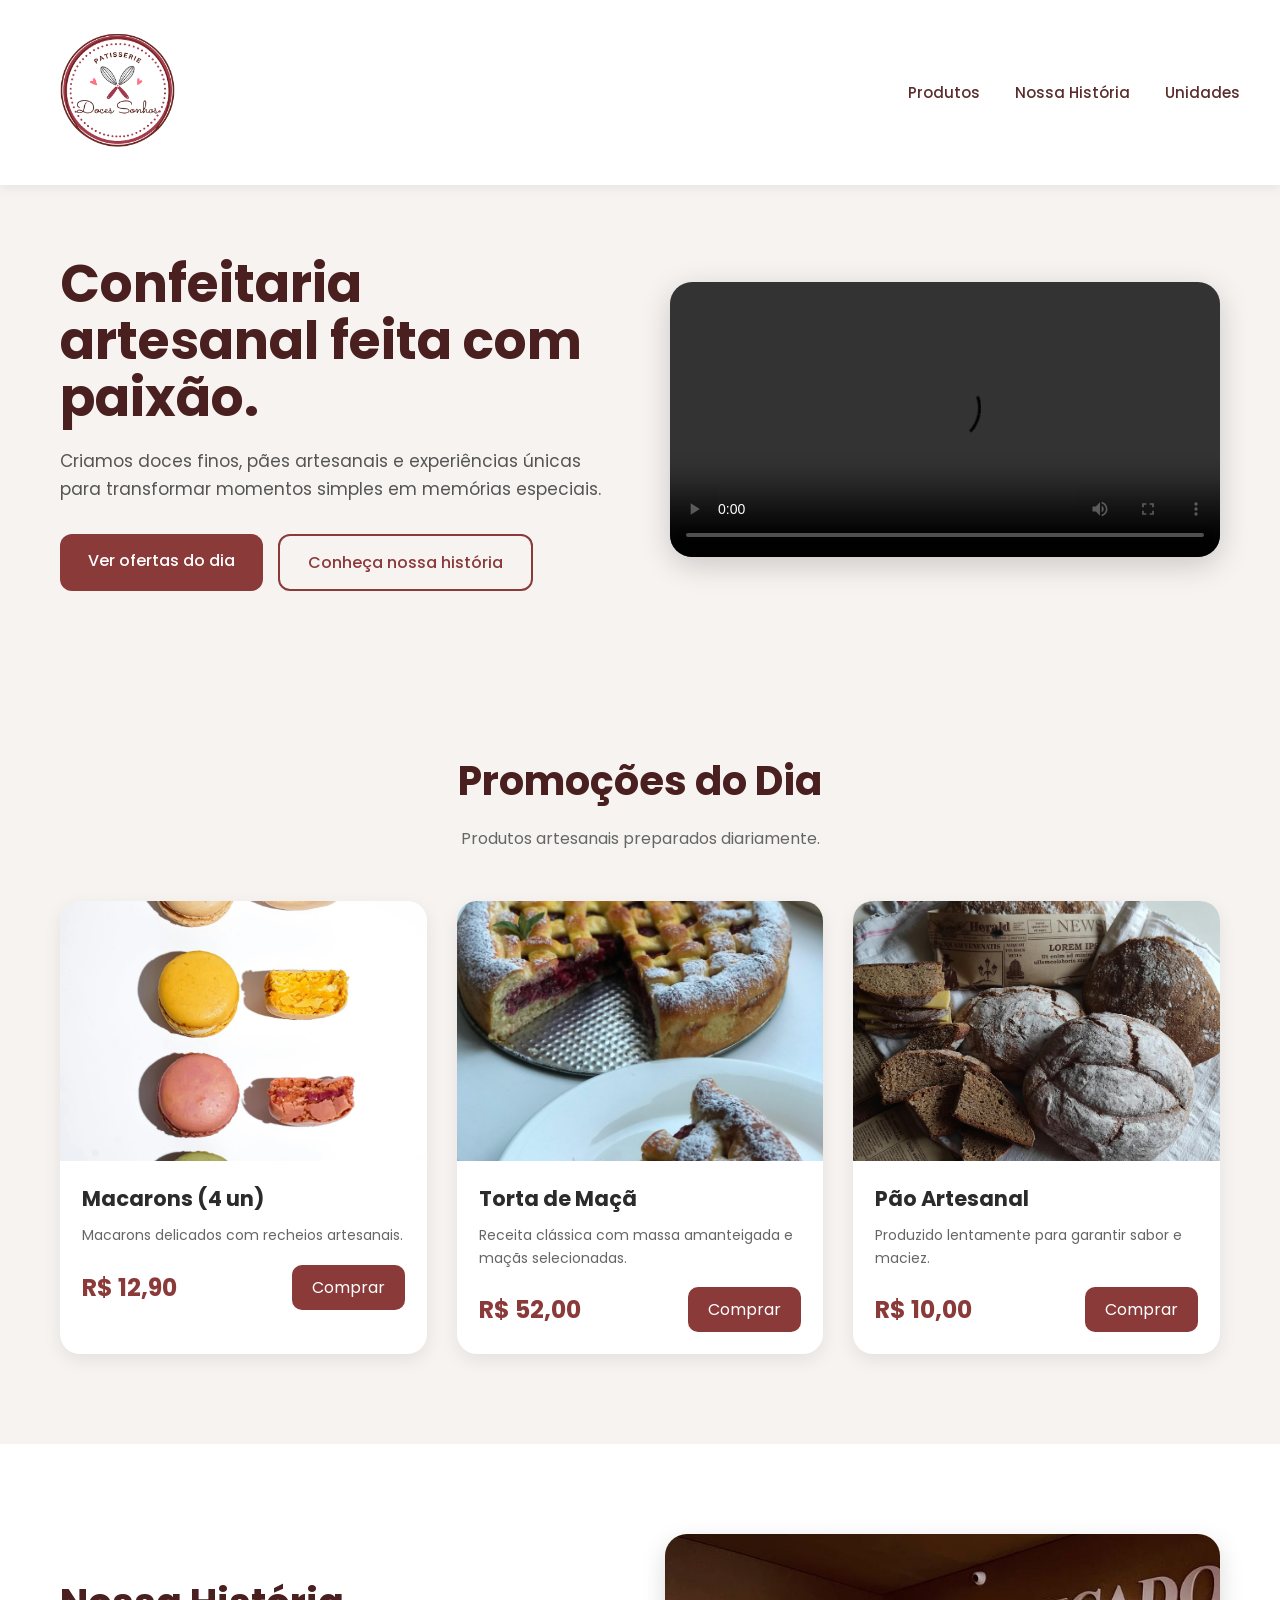
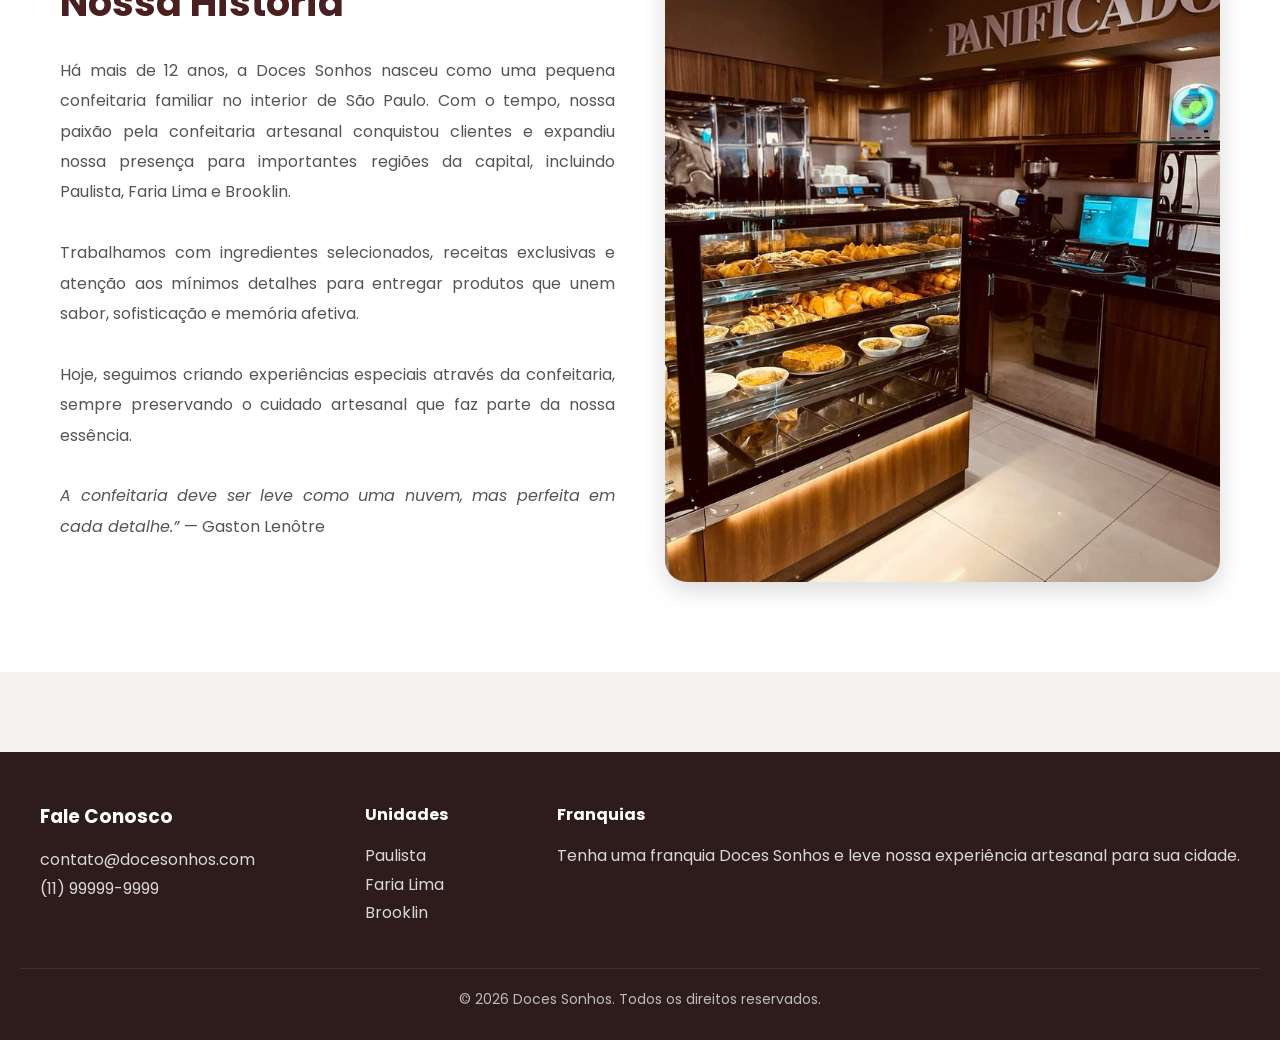
==== commit 433de44c: "organizando código" ====
--- a/index.html
+++ b/index.html
@@ -26,8 +26,399 @@
     <link href="https://fonts.googleapis.com/css2?family=Poppins:wght@300;400;500;600;700&display=swap"
           rel="stylesheet">
 
-    <!--CSS -->
-    <link rel="stylesheet" href="css/style.css">
+
+    <style>
+
+        *{
+            margin: 0;
+            padding: 0;
+            box-sizing: border-box;
+        }
+
+        html{
+            scroll-behavior: smooth;
+        }
+
+        body{
+            font-family: 'Poppins', sans-serif;
+            background-color: #f6f3f1;
+            color: #2b2b2b;
+        }
+
+        img{
+            max-width: 100%;
+            display: block;
+        }
+
+        a{
+            text-decoration: none;
+        }
+
+        .container{
+            width: 100%;
+            max-width: 1200px;
+            margin: 0 auto;
+            padding: 0 20px;
+        }
+
+        .header{
+            background-color: white;
+            position: sticky;
+            top: 0;
+            z-index: 1000;
+            box-shadow: 0 2px 12px rgba(0,0,0,0.08);
+        }
+
+        .header-content{
+            display: flex;
+            align-items: center;
+            justify-content: space-between;
+            padding: 15px 0;
+        }
+
+        .logo img{
+            width: 155px;
+            transition: 0.3s ease;
+        }
+
+        .logo img:hover{
+            transform: scale(1.03);
+        }
+
+        /* MENU */
+
+        .menu{
+            display: flex;
+            align-items: center;
+            gap: 35px;
+        }
+
+        .menu a{
+            color: #5a2c2c;
+            font-size: 15px;
+            font-weight: 500;
+            position: relative;
+            transition: 0.3s ease;
+        }
+
+        .menu a::after{
+            content: '';
+            position: absolute;
+            left: 0;
+            bottom: -5px;
+            width: 0;
+            height: 2px;
+            background-color: #8B3A3A;
+            transition: 0.3s ease;
+        }
+
+        .menu a:hover::after{
+            width: 100%;
+        }
+
+        .menu-mobile{
+            display: none;
+            flex-direction: column;
+            gap: 5px;
+            cursor: pointer;
+        }
+
+        .menu-mobile span{
+            width: 28px;
+            height: 3px;
+            background-color: #5a2c2c;
+            border-radius: 10px;
+        }
+
+        .hero{
+            padding: 70px 0;
+        }
+
+        .hero-content{
+            display: grid;
+            grid-template-columns: 1fr 1fr;
+            align-items: center;
+            gap: 60px;
+        }
+
+        .hero-text h1{
+            font-size: 52px;
+            line-height: 1.1;
+            color: #4a1f1f;
+            margin-bottom: 20px;
+        }
+
+        .hero-text p{
+            font-size: 17px;
+            line-height: 1.7;
+            color: #555;
+            margin-bottom: 30px;
+        }
+
+        .hero-buttons{
+            display: flex;
+            gap: 15px;
+            flex-wrap: wrap;
+        }
+
+        .btn{
+            padding: 14px 28px;
+            border-radius: 12px;
+            font-weight: 500;
+            transition: 0.3s ease;
+        }
+
+        .btn-primary{
+            background-color: #8B3A3A;
+            color: white;
+        }
+
+        .btn-primary:hover{
+            background-color: #6f2d2d;
+            transform: translateY(-2px);
+        }
+
+        .btn-secondary{
+            border: 2px solid #8B3A3A;
+            color: #8B3A3A;
+        }
+
+        .btn-secondary:hover{
+            background-color: #8B3A3A;
+            color: white;
+        }
+
+        .hero-video video{
+            width: 100%;
+            border-radius: 22px;
+            box-shadow: 0 8px 30px rgba(0,0,0,0.18);
+        }
+
+        .frase{
+            text-align: center;
+            margin-top: 20px;
+            font-size: 18px;
+            color: #666;
+            font-style: italic;
+        }
+
+        /* Produtos */
+
+        .produtos{
+            padding: 90px 0;
+        }
+
+        .section-title{
+            text-align: center;
+            margin-bottom: 15px;
+            font-size: 40px;
+            color: #4a1f1f;
+        }
+
+        .section-subtitle{
+            text-align: center;
+            color: #666;
+            margin-bottom: 50px;
+        }
+
+        .container-produtos{
+            display: grid;
+            grid-template-columns: repeat(auto-fit, minmax(280px, 1fr));
+            gap: 30px;
+        }
+
+        .produto{
+            background-color: white;
+            border-radius: 20px;
+            overflow: hidden;
+            box-shadow: 0 6px 18px rgba(0,0,0,0.08);
+            transition: 0.3s ease;
+        }
+
+        .produto:hover{
+            transform: translateY(-8px);
+        }
+
+        .produto img{
+            width: 100%;
+            height: 260px;
+            object-fit: cover;
+        }
+
+        .produto-info{
+            padding: 22px;
+        }
+
+        .produto-nome{
+            font-size: 21px;
+            margin-bottom: 10px;
+        }
+
+        .produto-descricao{
+            color: #666;
+            font-size: 14px;
+            line-height: 1.6;
+            margin-bottom: 18px;
+        }
+
+        .produto-footer{
+            display: flex;
+            justify-content: space-between;
+            align-items: center;
+        }
+
+        .produto-preco{
+            font-size: 24px;
+            font-weight: 700;
+            color: #8B3A3A;
+        }
+
+        .btn-comprar{
+            padding: 10px 20px;
+            background-color: #8B3A3A;
+            color: white;
+            border-radius: 10px;
+            transition: 0.3s ease;
+        }
+
+        .btn-comprar:hover{
+            background-color: #6f2d2d;
+        }
+
+        /* HISTÓRIA */
+
+        .historia{
+            padding: 90px 0;
+            background-color: white;
+        }
+
+        .historia-content{
+            display: grid;
+            grid-template-columns: 1fr 1fr;
+            gap: 50px;
+            align-items: center;
+        }
+
+        .historia-texto h2{
+            font-size: 38px;
+            color: #4a1f1f;
+            margin-bottom: 25px;
+        }
+
+        .historia-texto p{
+            line-height: 1.9;
+            text-align: justify;
+            color: #555;
+        }
+
+        .historia-imagem img{
+            width: 100%;
+            height: 100%;
+            object-fit: cover;
+            border-radius: 22px;
+            box-shadow: 0 8px 25px rgba(0,0,0,0.15);
+        }
+
+        /* FOOTER */
+
+        footer{
+            background-color: #2e1b1b;
+            color: white;
+            padding: 50px 20px 30px;
+            margin-top: 80px;
+        }
+
+        .footer-content{
+            max-width: 1200px;
+            margin: 0 auto;
+            display: flex;
+            justify-content: space-between;
+            flex-wrap: wrap;
+            gap: 30px;
+        }
+
+        .footer-box h3,
+        .footer-box h4{
+            margin-bottom: 15px;
+        }
+
+        .footer-box p,
+        .footer-box a{
+            color: #d8d8d8;
+            line-height: 1.8;
+        }
+
+        .footer-bottom{
+            text-align: center;
+            margin-top: 40px;
+            padding-top: 20px;
+            border-top: 1px solid rgba(255,255,255,0.1);
+            color: #bcbcbc;
+            font-size: 14px;
+        }
+
+
+        /* Responsividade */
+
+        @media(max-width: 900px){
+
+            .hero-content,
+            .historia-content{
+                grid-template-columns: 1fr;
+            }
+
+            .hero-text{
+                text-align: center;
+            }
+
+            .hero-buttons{
+                justify-content: center;
+            }
+
+            .hero-text h1{
+                font-size: 40px;
+            }
+
+            .historia-texto h2{
+                text-align: center;
+            }
+        }
+
+        @media(max-width: 768px){
+
+            .menu{
+                position: absolute;
+                top: 85px;
+                right: 20px;
+                background-color: white;
+                flex-direction: column;
+                width: 220px;
+                padding: 25px;
+                border-radius: 15px;
+                box-shadow: 0 5px 20px rgba(0,0,0,0.1);
+                display: none;
+            }
+
+            .menu.active{
+                display: flex;
+            }
+
+            .menu-mobile{
+                display: flex;
+            }
+
+            .section-title{
+                font-size: 32px;
+            }
+
+            .hero-text h1{
+                font-size: 34px;
+            }
+        }
+
+    </style>
+
+
 
 </head>
 
@@ -352,4 +743,5 @@
 </script>
 
 </body>
-</html>+</html>
+
